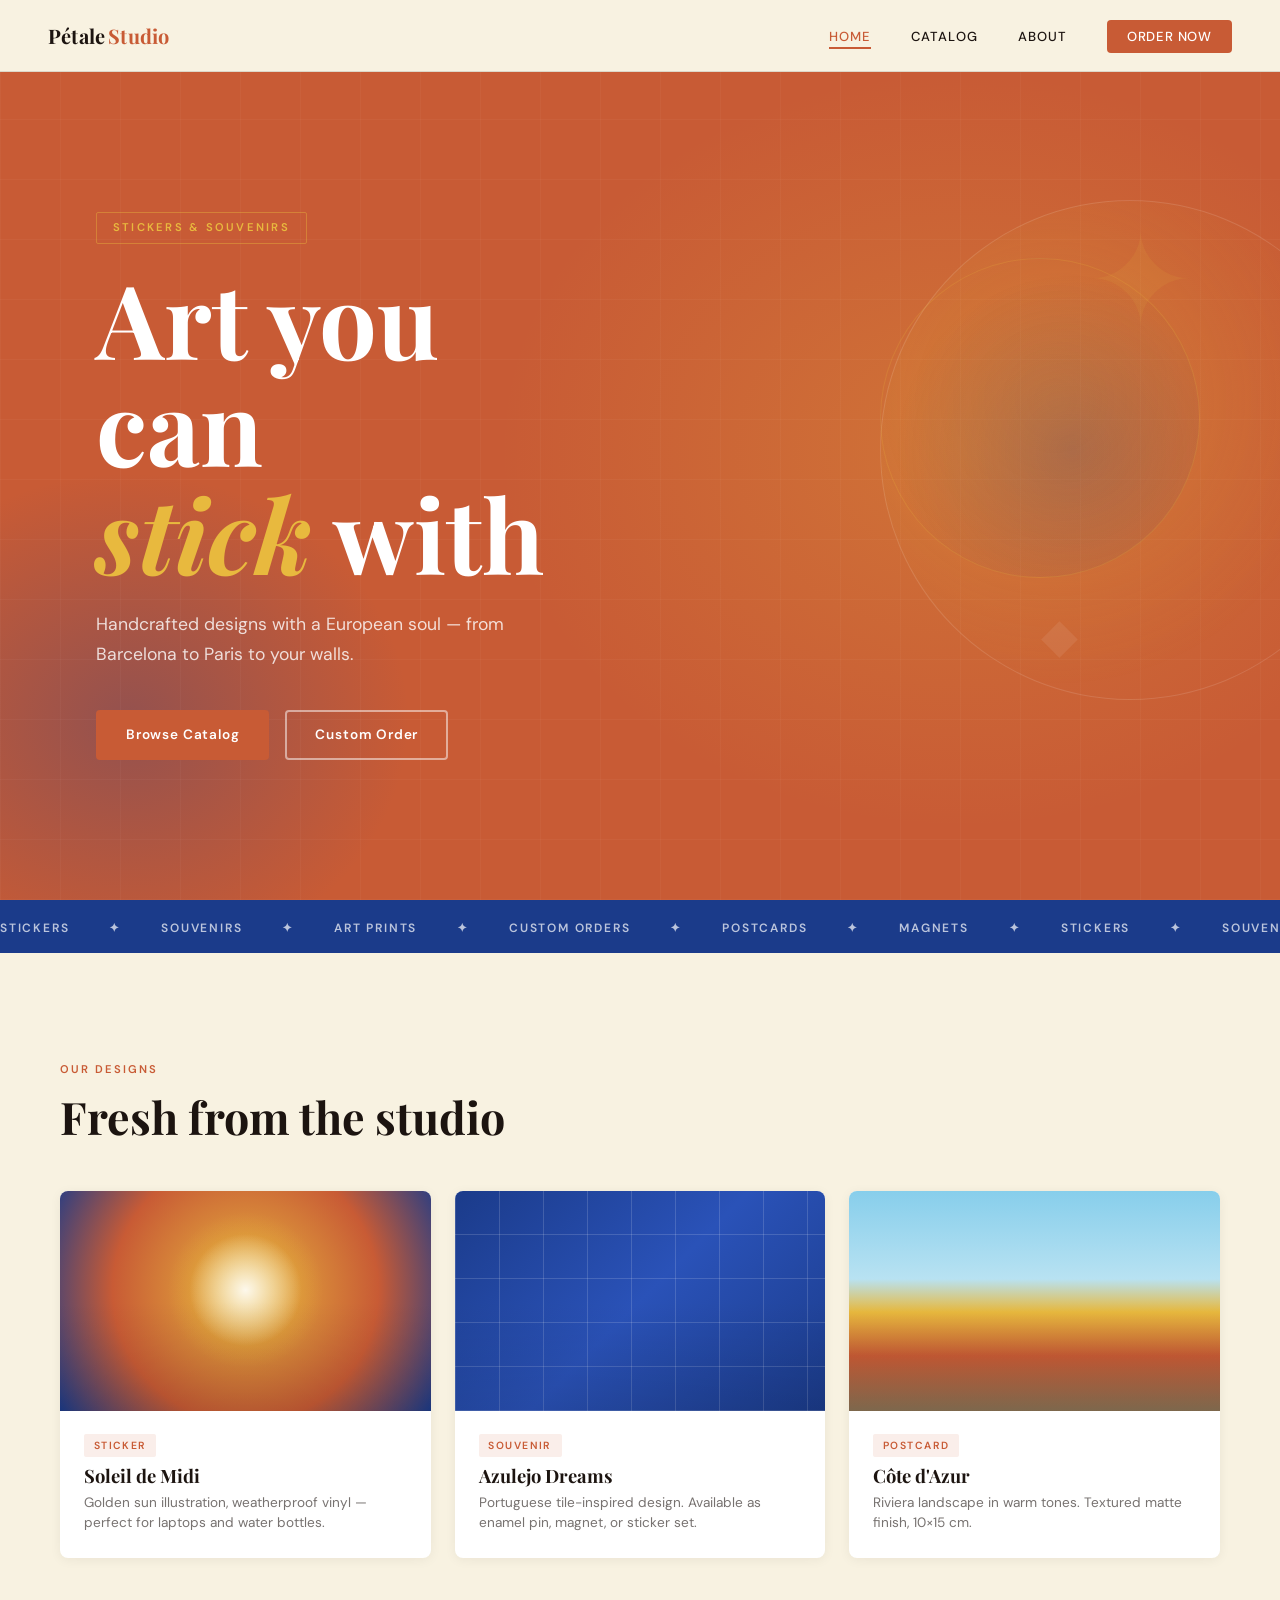
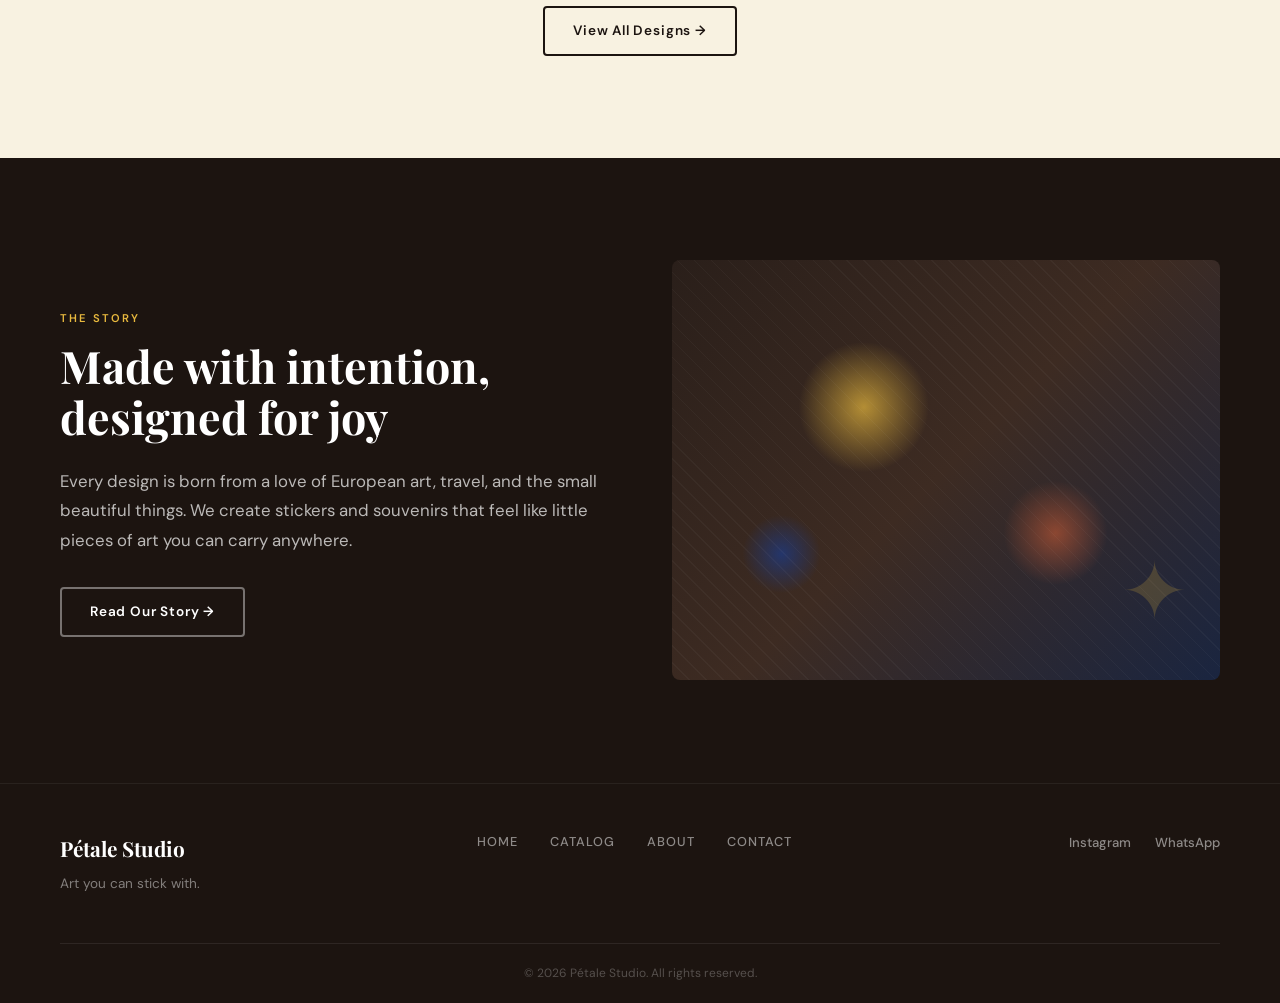
==== index.html @ db64107f "Add full website for sticker and souvenir business Four-page plain HTML/CSS/JS site: Home, Catalog (" ====
<!DOCTYPE html>
<html lang="en">
<head>
  <meta charset="UTF-8">
  <meta name="viewport" content="width=device-width, initial-scale=1.0">
  <title>Pétale Studio — Stickers & Souvenirs</title>
  <meta name="description" content="Handcrafted stickers and souvenirs with a European soul. Browse our design catalog or order a custom piece.">
  <link rel="preconnect" href="https://fonts.googleapis.com">
  <link rel="preconnect" href="https://fonts.gstatic.com" crossorigin>
  <link href="https://fonts.googleapis.com/css2?family=Playfair+Display:ital,wght@0,400;0,700;0,900;1,400;1,700&family=Cormorant+Garamond:ital,wght@0,300;0,400;0,600;1,300;1,400&family=DM+Sans:opsz,wght@9..40,300;9..40,400;9..40,500;9..40,600&display=swap" rel="stylesheet">
  <link rel="stylesheet" href="css/styles.css">
</head>
<body>

  <!-- NAV -->
  <nav class="nav" id="nav">
    <a href="index.html" class="nav__logo">Pétale<span>Studio</span></a>
    <button class="nav__toggle" id="navToggle" aria-label="Open menu" aria-expanded="false">
      <span></span><span></span><span></span>
    </button>
    <ul class="nav__links" id="navLinks">
      <li><a href="index.html" class="nav__link active">Home</a></li>
      <li><a href="catalog.html" class="nav__link">Catalog</a></li>
      <li><a href="about.html" class="nav__link">About</a></li>
      <li><a href="contact.html" class="nav__link cta">Order Now</a></li>
    </ul>
  </nav>

  <!-- HERO -->
  <section class="hero">
    <div class="hero__bg"></div>
    <div class="hero__content">
      <span class="hero__eyebrow">Stickers &amp; Souvenirs</span>
      <h1 class="hero__title">Art you can<br><em>stick</em> with</h1>
      <p class="hero__sub">Handcrafted designs with a European soul &mdash; from Barcelona to Paris to your walls.</p>
      <div class="hero__actions">
        <a href="catalog.html" class="btn btn--primary">Browse Catalog</a>
        <a href="contact.html" class="btn btn--ghost">Custom Order</a>
      </div>
    </div>
    <div class="hero__deco">
      <div class="hero__deco-circle hero__deco-circle--1"></div>
      <div class="hero__deco-circle hero__deco-circle--2"></div>
    </div>
  </section>

  <!-- MARQUEE -->
  <div class="marquee" aria-hidden="true">
    <div class="marquee__track">
      <span>Stickers</span><span>✦</span>
      <span>Souvenirs</span><span>✦</span>
      <span>Art Prints</span><span>✦</span>
      <span>Custom Orders</span><span>✦</span>
      <span>Postcards</span><span>✦</span>
      <span>Magnets</span><span>✦</span>
      <span>Stickers</span><span>✦</span>
      <span>Souvenirs</span><span>✦</span>
      <span>Art Prints</span><span>✦</span>
      <span>Custom Orders</span><span>✦</span>
      <span>Postcards</span><span>✦</span>
      <span>Magnets</span><span>✦</span>
    </div>
  </div>

  <!-- FEATURED DESIGNS -->
  <section class="section featured">
    <div class="container">
      <div class="section__header">
        <span class="section__label">Our Designs</span>
        <h2 class="section__title">Fresh from the studio</h2>
      </div>
      <div class="cards">
        <article class="card">
          <div class="card__image card__image--1"></div>
          <div class="card__body">
            <span class="card__tag">Sticker</span>
            <h3 class="card__title">Soleil de Midi</h3>
            <p class="card__desc">Golden sun illustration, weatherproof vinyl — perfect for laptops and water bottles.</p>
          </div>
        </article>
        <article class="card">
          <div class="card__image card__image--2"></div>
          <div class="card__body">
            <span class="card__tag">Souvenir</span>
            <h3 class="card__title">Azulejo Dreams</h3>
            <p class="card__desc">Portuguese tile-inspired design. Available as enamel pin, magnet, or sticker set.</p>
          </div>
        </article>
        <article class="card">
          <div class="card__image card__image--3"></div>
          <div class="card__body">
            <span class="card__tag">Postcard</span>
            <h3 class="card__title">Côte d'Azur</h3>
            <p class="card__desc">Riviera landscape in warm tones. Textured matte finish, 10×15 cm.</p>
          </div>
        </article>
      </div>
      <div class="section__footer">
        <a href="catalog.html" class="btn btn--outline">View All Designs &rarr;</a>
      </div>
    </div>
  </section>

  <!-- ABOUT TEASER -->
  <section class="about-teaser">
    <div class="container about-teaser__inner">
      <div class="about-teaser__text">
        <span class="section__label">The Story</span>
        <h2 class="section__title">Made with intention,<br>designed for joy</h2>
        <p>Every design is born from a love of European art, travel, and the small beautiful things. We create stickers and souvenirs that feel like little pieces of art you can carry anywhere.</p>
        <a href="about.html" class="btn btn--outline">Read Our Story &rarr;</a>
      </div>
      <div class="about-teaser__art">
        <div class="art-block">
          <div class="art-block__inner"></div>
        </div>
      </div>
    </div>
  </section>

  <!-- FOOTER -->
  <footer class="footer">
    <div class="container footer__inner">
      <div class="footer__brand">
        <span class="footer__logo">Pétale Studio</span>
        <p>Art you can stick with.</p>
      </div>
      <nav class="footer__nav" aria-label="Footer navigation">
        <a href="index.html">Home</a>
        <a href="catalog.html">Catalog</a>
        <a href="about.html">About</a>
        <a href="contact.html">Contact</a>
      </nav>
      <div class="footer__social">
        <a href="#" aria-label="Instagram">Instagram</a>
        <a href="#" aria-label="WhatsApp">WhatsApp</a>
      </div>
    </div>
    <div class="footer__bottom">
      <p>&copy; 2026 Pétale Studio. All rights reserved.</p>
    </div>
  </footer>

  <script src="js/main.js"></script>
</body>
</html>
---- css/styles.css ----
/* =========================================
   PÉTALE STUDIO — Main Stylesheet
   ========================================= */

/* --- Variables --- */
:root {
  --cream:       #F8F2E1;
  --terracotta:  #C85B35;
  --cobalt:      #1B3B8A;
  --gold:        #E8B93E;
  --rouge:       #B82327;
  --sage:        #5A6B2F;
  --charcoal:    #1C1410;
  --white:       #FFFFFF;
  --border:      rgba(28, 20, 16, 0.12);

  --font-display: 'Playfair Display', serif;
  --font-accent:  'Cormorant Garamond', serif;
  --font-body:    'DM Sans', sans-serif;

  --nav-h: 72px;
  --radius: 4px;
  --transition: 0.25s cubic-bezier(0.4, 0, 0.2, 1);
}

/* --- Reset & Base --- */
*, *::before, *::after { box-sizing: border-box; margin: 0; padding: 0; }

html { scroll-behavior: smooth; font-size: 16px; }

body {
  font-family: var(--font-body);
  background: var(--cream);
  color: var(--charcoal);
  line-height: 1.6;
  overflow-x: hidden;
}

img { display: block; max-width: 100%; }
a { color: inherit; text-decoration: none; }
ul { list-style: none; }
button { cursor: pointer; border: none; background: none; font-family: inherit; }

/* --- Typography --- */
h1, h2, h3, h4 {
  font-family: var(--font-display);
  line-height: 1.15;
  font-weight: 700;
}

.section__label {
  display: inline-block;
  font-family: var(--font-body);
  font-size: 0.7rem;
  font-weight: 600;
  letter-spacing: 0.18em;
  text-transform: uppercase;
  color: var(--terracotta);
  margin-bottom: 0.75rem;
}

.section__title {
  font-size: clamp(1.8rem, 3.5vw, 2.8rem);
  margin-bottom: 1.5rem;
}

.section__footer {
  text-align: center;
  margin-top: 3rem;
}

/* --- Container --- */
.container {
  width: min(1160px, 92vw);
  margin-inline: auto;
}

/* --- Buttons --- */
.btn {
  display: inline-flex;
  align-items: center;
  gap: 0.5rem;
  padding: 0.75rem 1.75rem;
  font-family: var(--font-body);
  font-size: 0.85rem;
  font-weight: 600;
  letter-spacing: 0.06em;
  border-radius: var(--radius);
  transition: var(--transition);
  cursor: pointer;
}

.btn--primary {
  background: var(--terracotta);
  color: var(--white);
  border: 2px solid var(--terracotta);
}
.btn--primary:hover {
  background: var(--rouge);
  border-color: var(--rouge);
  transform: translateY(-2px);
  box-shadow: 0 8px 24px rgba(200, 91, 53, 0.35);
}

.btn--ghost {
  background: transparent;
  color: var(--white);
  border: 2px solid rgba(255,255,255,0.5);
}
.btn--ghost:hover {
  border-color: var(--white);
  background: rgba(255,255,255,0.1);
}

.btn--outline {
  background: transparent;
  color: var(--charcoal);
  border: 2px solid var(--charcoal);
}
.btn--outline:hover {
  background: var(--charcoal);
  color: var(--cream);
  transform: translateY(-2px);
}

.btn--cobalt {
  background: var(--cobalt);
  color: var(--white);
  border: 2px solid var(--cobalt);
}
.btn--cobalt:hover {
  background: #142d6a;
  border-color: #142d6a;
  transform: translateY(-2px);
  box-shadow: 0 8px 24px rgba(27, 59, 138, 0.3);
}

/* =========================================
   NAVIGATION
   ========================================= */
.nav {
  position: fixed;
  top: 0; left: 0; right: 0;
  z-index: 100;
  height: var(--nav-h);
  display: flex;
  align-items: center;
  justify-content: space-between;
  padding-inline: clamp(1rem, 4vw, 3rem);
  background: var(--cream);
  border-bottom: 1px solid var(--border);
  transition: box-shadow var(--transition);
}

.nav.scrolled {
  box-shadow: 0 2px 24px rgba(28, 20, 16, 0.08);
}

.nav__logo {
  font-family: var(--font-display);
  font-size: 1.25rem;
  font-weight: 700;
  color: var(--charcoal);
  letter-spacing: 0.01em;
}
.nav__logo span {
  color: var(--terracotta);
  margin-left: 0.15em;
}

.nav__links {
  display: flex;
  align-items: center;
  gap: 2.5rem;
}

.nav__link {
  font-size: 0.82rem;
  font-weight: 500;
  letter-spacing: 0.08em;
  text-transform: uppercase;
  color: var(--charcoal);
  position: relative;
  transition: color var(--transition);
}
.nav__link::after {
  content: '';
  position: absolute;
  bottom: -4px; left: 0;
  width: 0; height: 2px;
  background: var(--terracotta);
  transition: width var(--transition);
}
.nav__link:hover::after,
.nav__link.active::after { width: 100%; }
.nav__link:hover,
.nav__link.active { color: var(--terracotta); }

.nav__link.cta {
  background: var(--terracotta);
  color: var(--white);
  padding: 0.5rem 1.25rem;
  border-radius: var(--radius);
  letter-spacing: 0.06em;
}
.nav__link.cta::after { display: none; }
.nav__link.cta:hover {
  background: var(--rouge);
  color: var(--white);
}

.nav__toggle {
  display: none;
  flex-direction: column;
  gap: 5px;
  padding: 4px;
}
.nav__toggle span {
  display: block;
  width: 24px; height: 2px;
  background: var(--charcoal);
  transition: var(--transition);
  transform-origin: center;
}
.nav__toggle.open span:nth-child(1) { transform: translateY(7px) rotate(45deg); }
.nav__toggle.open span:nth-child(2) { opacity: 0; }
.nav__toggle.open span:nth-child(3) { transform: translateY(-7px) rotate(-45deg); }

/* =========================================
   HERO
   ========================================= */
.hero {
  position: relative;
  min-height: 100vh;
  display: flex;
  align-items: center;
  background: var(--terracotta);
  overflow: hidden;
  padding-top: var(--nav-h);
}

.hero__bg {
  position: absolute;
  inset: 0;
  background:
    radial-gradient(ellipse 60% 70% at 75% 50%, rgba(232, 185, 62, 0.25) 0%, transparent 60%),
    radial-gradient(ellipse 40% 50% at 10% 80%, rgba(27, 59, 138, 0.3) 0%, transparent 55%);
}

/* Decorative tile grid texture */
.hero__bg::before {
  content: '';
  position: absolute;
  inset: 0;
  background-image:
    repeating-linear-gradient(0deg, rgba(255,255,255,0.03) 0, rgba(255,255,255,0.03) 1px, transparent 1px, transparent 60px),
    repeating-linear-gradient(90deg, rgba(255,255,255,0.03) 0, rgba(255,255,255,0.03) 1px, transparent 1px, transparent 60px);
}

.hero__content {
  position: relative;
  z-index: 2;
  padding-inline: clamp(1.5rem, 8vw, 6rem);
  max-width: 700px;
}

.hero__eyebrow {
  display: inline-block;
  font-size: 0.7rem;
  font-weight: 600;
  letter-spacing: 0.2em;
  text-transform: uppercase;
  color: var(--gold);
  margin-bottom: 1.25rem;
  padding: 0.35rem 1rem;
  border: 1px solid rgba(232, 185, 62, 0.4);
  border-radius: 2px;
}

.hero__title {
  font-size: clamp(3.5rem, 8vw, 7rem);
  color: var(--white);
  line-height: 1.05;
  margin-bottom: 1.5rem;
}
.hero__title em {
  font-style: italic;
  color: var(--gold);
}

.hero__sub {
  font-size: 1.1rem;
  color: rgba(255, 255, 255, 0.8);
  max-width: 480px;
  margin-bottom: 2.5rem;
  line-height: 1.7;
}

.hero__actions {
  display: flex;
  gap: 1rem;
  flex-wrap: wrap;
}

.hero__deco {
  position: absolute;
  right: 0; top: 0; bottom: 0;
  width: 45%;
  pointer-events: none;
}

.hero__deco-circle {
  position: absolute;
  border-radius: 50%;
  border: 1.5px solid rgba(255, 255, 255, 0.12);
}
.hero__deco-circle--1 {
  width: 500px; height: 500px;
  right: -100px; top: 50%;
  transform: translateY(-50%);
  background: radial-gradient(circle at 35% 40%, rgba(232, 185, 62, 0.18) 0%, transparent 65%);
}
.hero__deco-circle--2 {
  width: 320px; height: 320px;
  right: 80px; top: 50%;
  transform: translateY(-60%);
  border-color: rgba(232, 185, 62, 0.2);
  background: radial-gradient(circle at 60% 60%, rgba(27, 59, 138, 0.2) 0%, transparent 65%);
}

/* Floating art shapes in hero */
.hero__deco::before {
  content: '✦';
  position: absolute;
  font-size: 8rem;
  color: rgba(232, 185, 62, 0.12);
  right: 15%;
  top: 20%;
  animation: floatStar 6s ease-in-out infinite;
}
.hero__deco::after {
  content: '◆';
  position: absolute;
  font-size: 3rem;
  color: rgba(255, 255, 255, 0.08);
  right: 35%;
  bottom: 25%;
  animation: floatStar 8s ease-in-out infinite reverse;
}

@keyframes floatStar {
  0%, 100% { transform: translateY(0) rotate(0deg); }
  50% { transform: translateY(-20px) rotate(15deg); }
}

/* =========================================
   MARQUEE
   ========================================= */
.marquee {
  background: var(--cobalt);
  overflow: hidden;
  padding: 0.85rem 0;
  white-space: nowrap;
}

.marquee__track {
  display: inline-flex;
  gap: 2.5rem;
  animation: marqueeScroll 30s linear infinite;
}

.marquee__track span {
  font-family: var(--font-body);
  font-size: 0.75rem;
  font-weight: 600;
  letter-spacing: 0.15em;
  text-transform: uppercase;
  color: rgba(255,255,255,0.7);
}

.marquee__track span[aria-hidden="true"] {
  color: var(--gold);
  font-size: 0.6rem;
}

@keyframes marqueeScroll {
  from { transform: translateX(0); }
  to   { transform: translateX(-50%); }
}

/* =========================================
   SECTIONS (shared)
   ========================================= */
.section {
  padding-block: clamp(4rem, 8vw, 7rem);
}

.section__header {
  margin-bottom: 3rem;
}

/* =========================================
   CARDS
   ========================================= */
.cards {
  display: grid;
  grid-template-columns: repeat(auto-fill, minmax(280px, 1fr));
  gap: 1.5rem;
}

.card {
  background: var(--white);
  border-radius: 8px;
  overflow: hidden;
  box-shadow: 0 2px 12px rgba(28, 20, 16, 0.06);
  transition: transform var(--transition), box-shadow var(--transition);
}
.card:hover {
  transform: translateY(-6px);
  box-shadow: 0 16px 40px rgba(28, 20, 16, 0.12);
}

.card__image {
  height: 220px;
  position: relative;
  overflow: hidden;
}

/* CSS Art Placeholders */
.card__image--1 {
  background:
    radial-gradient(circle 80px at 50% 45%, rgba(255,255,255,0.9) 0%, transparent 70%),
    radial-gradient(circle 120px at 50% 45%, rgba(232, 185, 62, 0.6) 0%, transparent 65%),
    radial-gradient(circle at 50% 45%, #E8B93E 0%, #C85B35 60%, #1B3B8A 100%);
}
.card__image--2 {
  background:
    repeating-linear-gradient(0deg, rgba(255,255,255,0.15) 0, rgba(255,255,255,0.15) 1px, transparent 1px, transparent 44px),
    repeating-linear-gradient(90deg, rgba(255,255,255,0.15) 0, rgba(255,255,255,0.15) 1px, transparent 1px, transparent 44px),
    linear-gradient(135deg, #1B3B8A 0%, #2a52b8 50%, #1B3B8A 100%);
}
.card__image--3 {
  background:
    linear-gradient(180deg, #87CEEB 0%, #B8E2F2 40%, #E8B93E 55%, #C85B35 75%, #8B7355 100%);
}
.card__image--4 {
  background:
    radial-gradient(ellipse 60% 40% at 50% 65%, #C85B35 0%, transparent 60%),
    linear-gradient(180deg, #F9F3E4 0%, #E8D5B0 50%, #8B5E3C 100%);
}
.card__image--5 {
  background:
    radial-gradient(circle 30px at 30% 50%, rgba(255,255,255,0.8) 0%, transparent 70%),
    radial-gradient(circle 30px at 70% 50%, rgba(255,255,255,0.8) 0%, transparent 70%),
    linear-gradient(160deg, #B82327 0%, #E8B93E 50%, #1B3B8A 100%);
}
.card__image--6 {
  background:
    repeating-linear-gradient(90deg, rgba(106, 90, 205, 0.4) 0, rgba(106, 90, 205, 0.4) 8px, transparent 8px, transparent 20px),
    linear-gradient(180deg, #87CEEB 0%, #B8E2F2 30%, #9B7EC8 50%, #5A6B2F 80%, #4a5a25 100%);
}
.card__image--7 {
  background:
    linear-gradient(180deg, #1B3B8A 0%, #2a5298 30%, #4a9eda 60%, #87CEEB 80%, #F8F2E1 100%);
}
.card__image--8 {
  background:
    radial-gradient(circle 60px at 50% 50%, rgba(255,255,255,0.95) 0%, transparent 65%),
    conic-gradient(from 0deg at 50% 50%, #E8B93E, #C85B35, #B82327, #1B3B8A, #5A6B2F, #E8B93E);
}
.card__image--9 {
  background:
    linear-gradient(45deg, #F8F2E1 25%, transparent 25%),
    linear-gradient(-45deg, #F8F2E1 25%, transparent 25%),
    linear-gradient(45deg, transparent 75%, #F8F2E1 75%),
    linear-gradient(-45deg, transparent 75%, #F8F2E1 75%);
  background-size: 20px 20px;
  background-color: var(--terracotta);
}

.card__image::after {
  content: '';
  position: absolute;
  inset: 0;
  background: linear-gradient(180deg, transparent 50%, rgba(0,0,0,0.1) 100%);
}

.card__body {
  padding: 1.25rem 1.5rem 1.5rem;
}

.card__tag {
  font-size: 0.65rem;
  font-weight: 600;
  letter-spacing: 0.14em;
  text-transform: uppercase;
  color: var(--terracotta);
  display: inline-block;
  margin-bottom: 0.5rem;
  padding: 0.2rem 0.6rem;
  background: rgba(200, 91, 53, 0.1);
  border-radius: 2px;
}

.card__title {
  font-size: 1.15rem;
  margin-bottom: 0.4rem;
  color: var(--charcoal);
}

.card__desc {
  font-size: 0.85rem;
  color: rgba(28, 20, 16, 0.6);
  line-height: 1.5;
}

/* =========================================
   ABOUT TEASER (home)
   ========================================= */
.about-teaser {
  background: var(--charcoal);
  padding-block: clamp(4rem, 8vw, 7rem);
  color: var(--white);
}

.about-teaser__inner {
  display: grid;
  grid-template-columns: 1fr 1fr;
  gap: 4rem;
  align-items: center;
}

.about-teaser .section__label { color: var(--gold); }

.about-teaser .section__title { color: var(--white); }

.about-teaser p {
  color: rgba(255,255,255,0.7);
  margin-bottom: 2rem;
  font-size: 1.05rem;
  line-height: 1.75;
}

.about-teaser .btn--outline {
  color: var(--white);
  border-color: rgba(255,255,255,0.4);
}
.about-teaser .btn--outline:hover {
  background: var(--white);
  color: var(--charcoal);
  border-color: var(--white);
}

.art-block {
  position: relative;
  height: 420px;
}

.art-block__inner {
  position: absolute;
  inset: 0;
  border-radius: 8px;
  background:
    radial-gradient(circle 100px at 35% 35%, rgba(232, 185, 62, 0.7) 0%, transparent 65%),
    radial-gradient(circle 80px at 70% 65%, rgba(200, 91, 53, 0.6) 0%, transparent 65%),
    radial-gradient(circle 60px at 20% 70%, rgba(27, 59, 138, 0.7) 0%, transparent 65%),
    linear-gradient(135deg, #2a1f1a 0%, #3d2b22 50%, #1a2540 100%);
  overflow: hidden;
}

.art-block__inner::before {
  content: '';
  position: absolute;
  inset: 0;
  background-image:
    repeating-linear-gradient(45deg, rgba(255,255,255,0.03) 0, rgba(255,255,255,0.03) 1px, transparent 1px, transparent 12px);
}

.art-block__inner::after {
  content: '✦';
  position: absolute;
  font-size: 5rem;
  color: rgba(232, 185, 62, 0.2);
  bottom: 1.5rem;
  right: 2rem;
  animation: floatStar 5s ease-in-out infinite;
}

/* =========================================
   FOOTER
   ========================================= */
.footer {
  background: var(--charcoal);
  border-top: 1px solid rgba(255,255,255,0.06);
  padding-top: 3rem;
}

.footer__inner {
  display: flex;
  align-items: flex-start;
  justify-content: space-between;
  gap: 2rem;
  padding-bottom: 3rem;
  border-bottom: 1px solid rgba(255,255,255,0.08);
  flex-wrap: wrap;
}

.footer__logo {
  font-family: var(--font-display);
  font-size: 1.3rem;
  font-weight: 700;
  color: var(--white);
  display: block;
  margin-bottom: 0.5rem;
}

.footer__brand p {
  color: rgba(255,255,255,0.45);
  font-size: 0.85rem;
}

.footer__nav {
  display: flex;
  gap: 2rem;
  flex-wrap: wrap;
}

.footer__nav a {
  font-size: 0.8rem;
  font-weight: 500;
  letter-spacing: 0.08em;
  text-transform: uppercase;
  color: rgba(255,255,255,0.5);
  transition: color var(--transition);
}
.footer__nav a:hover { color: var(--gold); }

.footer__social {
  display: flex;
  gap: 1.5rem;
}
.footer__social a {
  font-size: 0.82rem;
  color: rgba(255,255,255,0.5);
  transition: color var(--transition);
  font-weight: 500;
}
.footer__social a:hover { color: var(--terracotta); }

.footer__bottom {
  padding-block: 1.25rem;
  text-align: center;
}
.footer__bottom p {
  font-size: 0.75rem;
  color: rgba(255,255,255,0.25);
}

/* =========================================
   PAGE HERO (inner pages)
   ========================================= */
.page-hero {
  padding-top: calc(var(--nav-h) + 4rem);
  padding-bottom: 4rem;
  padding-inline: clamp(1.5rem, 8vw, 6rem);
}

.page-hero--cobalt {
  background: var(--cobalt);
  color: var(--white);
}
.page-hero--cobalt .section__label { color: var(--gold); }
.page-hero--cobalt .page-hero__title { color: var(--white); }
.page-hero--cobalt p { color: rgba(255,255,255,0.72); }

.page-hero--cream {
  background: var(--cream);
  border-bottom: 1px solid var(--border);
}

.page-hero__title {
  font-size: clamp(2.5rem, 5vw, 4rem);
  margin-bottom: 1rem;
}

.page-hero p {
  max-width: 560px;
  font-size: 1.1rem;
  line-height: 1.7;
}

/* =========================================
   CATALOG PAGE
   ========================================= */
.catalog-section {
  padding-block: clamp(3rem, 6vw, 5rem);
}

.filter-bar {
  display: flex;
  gap: 0.75rem;
  flex-wrap: wrap;
  margin-bottom: 2.5rem;
}

.filter-btn {
  font-family: var(--font-body);
  font-size: 0.78rem;
  font-weight: 600;
  letter-spacing: 0.1em;
  text-transform: uppercase;
  padding: 0.5rem 1.25rem;
  border-radius: 2px;
  border: 2px solid var(--border);
  color: rgba(28, 20, 16, 0.6);
  background: var(--white);
  transition: var(--transition);
  cursor: pointer;
}

.filter-btn:hover,
.filter-btn.active {
  background: var(--terracotta);
  color: var(--white);
  border-color: var(--terracotta);
}

.catalog-grid {
  display: grid;
  grid-template-columns: repeat(auto-fill, minmax(270px, 1fr));
  gap: 1.5rem;
}

.catalog-card {
  background: var(--white);
  border-radius: 8px;
  overflow: hidden;
  box-shadow: 0 2px 12px rgba(28, 20, 16, 0.06);
  transition: transform var(--transition), box-shadow var(--transition);
}
.catalog-card:hover {
  transform: translateY(-6px);
  box-shadow: 0 16px 40px rgba(28, 20, 16, 0.12);
}
.catalog-card[data-hidden="true"] {
  display: none;
}

.catalog-card__image {
  height: 200px;
  position: relative;
}
.catalog-card__image::after {
  content: '';
  position: absolute;
  inset: 0;
  background: linear-gradient(180deg, transparent 55%, rgba(0,0,0,0.08) 100%);
}

.catalog-card__body {
  padding: 1.1rem 1.35rem 1.35rem;
}

.catalog-card__meta {
  display: flex;
  align-items: center;
  justify-content: space-between;
  margin-bottom: 0.45rem;
}

.catalog-card__tag {
  font-size: 0.63rem;
  font-weight: 600;
  letter-spacing: 0.14em;
  text-transform: uppercase;
  color: var(--terracotta);
  padding: 0.2rem 0.55rem;
  background: rgba(200, 91, 53, 0.1);
  border-radius: 2px;
}

.catalog-card__title {
  font-size: 1.05rem;
  margin-bottom: 0.35rem;
  color: var(--charcoal);
}

.catalog-card__desc {
  font-size: 0.82rem;
  color: rgba(28, 20, 16, 0.55);
  line-height: 1.5;
}

/* =========================================
   ABOUT PAGE
   ========================================= */
.about-story {
  padding-block: clamp(4rem, 8vw, 7rem);
}

.about-story__inner {
  display: grid;
  grid-template-columns: 1fr 1fr;
  gap: 5rem;
  align-items: center;
}

.about-story__text p {
  margin-bottom: 1.25rem;
  font-size: 1rem;
  line-height: 1.8;
  color: rgba(28, 20, 16, 0.75);
}
.about-story__text p:first-of-type {
  font-size: 1.2rem;
  font-family: var(--font-accent);
  color: var(--charcoal);
  line-height: 1.7;
}

.about-art {
  position: relative;
  height: 500px;
}

.about-art__main {
  position: absolute;
  width: 75%;
  height: 80%;
  top: 0; right: 0;
  border-radius: 8px;
  background:
    radial-gradient(circle 120px at 40% 35%, rgba(232, 185, 62, 0.5) 0%, transparent 65%),
    radial-gradient(circle 80px at 75% 70%, rgba(200, 91, 53, 0.4) 0%, transparent 65%),
    linear-gradient(135deg, #C85B35 0%, #E8B93E 40%, #1B3B8A 100%);
}
.about-art__accent {
  position: absolute;
  width: 45%;
  height: 50%;
  bottom: 0; left: 0;
  border-radius: 8px;
  border: 6px solid var(--cream);
  background: var(--cobalt);
  background-image: repeating-linear-gradient(45deg, rgba(255,255,255,0.07) 0, rgba(255,255,255,0.07) 1px, transparent 1px, transparent 10px);
}
.about-art__dot {
  position: absolute;
  width: 20px; height: 20px;
  border-radius: 50%;
  background: var(--gold);
  top: 45%; left: 38%;
  transform: translate(-50%, -50%);
  box-shadow: 0 0 0 6px rgba(232, 185, 62, 0.2);
}

.about-values {
  background: var(--cobalt);
  padding-block: clamp(4rem, 7vw, 6rem);
  color: var(--white);
}

.about-values .section__label { color: var(--gold); }
.about-values .section__title { color: var(--white); }

.values-grid {
  display: grid;
  grid-template-columns: repeat(auto-fill, minmax(240px, 1fr));
  gap: 2rem;
  margin-top: 3rem;
}

.value-card {
  padding: 2rem;
  background: rgba(255,255,255,0.06);
  border-radius: 8px;
  border: 1px solid rgba(255,255,255,0.1);
  transition: background var(--transition);
}
.value-card:hover { background: rgba(255,255,255,0.1); }

.value-card__icon {
  font-size: 2rem;
  margin-bottom: 1rem;
  display: block;
}

.value-card h3 {
  font-size: 1.1rem;
  margin-bottom: 0.75rem;
  color: var(--gold);
}

.value-card p {
  font-size: 0.9rem;
  color: rgba(255,255,255,0.65);
  line-height: 1.65;
}

.about-process {
  padding-block: clamp(4rem, 7vw, 6rem);
}

.process-steps {
  display: grid;
  grid-template-columns: repeat(auto-fill, minmax(220px, 1fr));
  gap: 2rem;
  margin-top: 3rem;
  counter-reset: step;
}

.process-step {
  counter-increment: step;
  position: relative;
  padding-top: 1rem;
}

.process-step::before {
  content: "0" counter(step);
  font-family: var(--font-display);
  font-size: 3rem;
  font-weight: 900;
  color: var(--terracotta);
  opacity: 0.15;
  line-height: 1;
  margin-bottom: 0.75rem;
  display: block;
}

.process-step h3 {
  font-size: 1rem;
  margin-bottom: 0.5rem;
  margin-top: -1rem;
}

.process-step p {
  font-size: 0.88rem;
  color: rgba(28, 20, 16, 0.6);
  line-height: 1.6;
}

/* =========================================
   CONTACT PAGE
   ========================================= */
.contact-layout {
  padding-block: clamp(3rem, 6vw, 5rem);
}

.contact-inner {
  display: grid;
  grid-template-columns: 1fr 1.6fr;
  gap: 5rem;
  align-items: start;
}

.contact-info h2 {
  font-size: 1.8rem;
  margin-bottom: 1rem;
}

.contact-info > p {
  color: rgba(28, 20, 16, 0.65);
  margin-bottom: 2rem;
  line-height: 1.7;
}

.contact-links {
  display: flex;
  flex-direction: column;
  gap: 1.25rem;
  margin-bottom: 2.5rem;
}

.contact-link {
  display: flex;
  align-items: center;
  gap: 1rem;
}

.contact-link__icon {
  width: 42px; height: 42px;
  border-radius: 8px;
  display: flex;
  align-items: center;
  justify-content: center;
  font-size: 1.1rem;
  flex-shrink: 0;
}

.contact-link__icon--ig { background: rgba(184, 35, 39, 0.1); }
.contact-link__icon--wa { background: rgba(90, 107, 47, 0.1); }
.contact-link__icon--em { background: rgba(27, 59, 138, 0.1); }

.contact-link__text {
  font-size: 0.85rem;
}
.contact-link__text strong {
  display: block;
  font-weight: 600;
  font-size: 0.8rem;
  letter-spacing: 0.08em;
  text-transform: uppercase;
  color: rgba(28, 20, 16, 0.45);
  margin-bottom: 0.15rem;
}
.contact-link__text a {
  color: var(--charcoal);
  font-weight: 500;
  transition: color var(--transition);
}
.contact-link__text a:hover { color: var(--terracotta); }

/* Form */
.contact-form {
  background: var(--white);
  border-radius: 12px;
  padding: 2.5rem;
  box-shadow: 0 4px 30px rgba(28, 20, 16, 0.07);
}

.contact-form h3 {
  font-size: 1.4rem;
  margin-bottom: 0.5rem;
}
.contact-form > p {
  font-size: 0.88rem;
  color: rgba(28, 20, 16, 0.55);
  margin-bottom: 2rem;
  line-height: 1.6;
}

.form-row {
  display: grid;
  grid-template-columns: 1fr 1fr;
  gap: 1rem;
}

.form-group {
  display: flex;
  flex-direction: column;
  gap: 0.4rem;
  margin-bottom: 1.25rem;
}

.form-group label {
  font-size: 0.75rem;
  font-weight: 600;
  letter-spacing: 0.1em;
  text-transform: uppercase;
  color: rgba(28, 20, 16, 0.55);
}

.form-group input,
.form-group select,
.form-group textarea {
  font-family: var(--font-body);
  font-size: 0.92rem;
  color: var(--charcoal);
  background: var(--cream);
  border: 1.5px solid var(--border);
  border-radius: var(--radius);
  padding: 0.7rem 0.95rem;
  transition: border-color var(--transition), box-shadow var(--transition);
  outline: none;
  width: 100%;
}

.form-group input:focus,
.form-group select:focus,
.form-group textarea:focus {
  border-color: var(--terracotta);
  box-shadow: 0 0 0 3px rgba(200, 91, 53, 0.12);
}

.form-group textarea {
  min-height: 120px;
  resize: vertical;
}

.form-group select {
  appearance: none;
  cursor: pointer;
  background-image: url("data:image/svg+xml,%3Csvg width='12' height='8' viewBox='0 0 12 8' fill='none' xmlns='http://www.w3.org/2000/svg'%3E%3Cpath d='M1 1L6 7L11 1' stroke='%231C1410' stroke-opacity='0.4' stroke-width='1.5' stroke-linecap='round' stroke-linejoin='round'/%3E%3C/svg%3E");
  background-repeat: no-repeat;
  background-position: right 0.9rem center;
  padding-right: 2.5rem;
}

.form-submit {
  width: 100%;
  justify-content: center;
  padding: 0.9rem;
  font-size: 0.9rem;
  margin-top: 0.5rem;
}

.form-note {
  text-align: center;
  font-size: 0.75rem;
  color: rgba(28, 20, 16, 0.4);
  margin-top: 1rem;
}

/* Form success state */
.form-success {
  display: none;
  text-align: center;
  padding: 2rem;
}
.form-success.visible { display: block; }
.form-success h4 {
  font-size: 1.4rem;
  margin-bottom: 0.75rem;
  color: var(--sage);
}
.form-success p {
  color: rgba(28, 20, 16, 0.6);
  font-size: 0.9rem;
}

/* =========================================
   RESPONSIVE
   ========================================= */
@media (max-width: 768px) {
  .nav__links {
    position: fixed;
    top: var(--nav-h);
    left: 0; right: 0;
    background: var(--cream);
    flex-direction: column;
    align-items: flex-start;
    gap: 0;
    padding: 1rem 0 2rem;
    border-bottom: 1px solid var(--border);
    box-shadow: 0 8px 24px rgba(28, 20, 16, 0.1);
    transform: translateY(-110%);
    transition: transform var(--transition);
    z-index: 99;
  }
  .nav__links.open { transform: translateY(0); }

  .nav__link {
    width: 100%;
    padding: 0.8rem clamp(1rem, 4vw, 2rem);
    font-size: 0.9rem;
  }
  .nav__link.cta {
    margin: 0.5rem clamp(1rem, 4vw, 2rem) 0;
    width: auto;
  }

  .nav__toggle { display: flex; }

  .hero__deco { display: none; }
  .hero__title { font-size: clamp(2.8rem, 12vw, 4rem); }

  .about-teaser__inner,
  .about-story__inner,
  .contact-inner {
    grid-template-columns: 1fr;
  }

  .about-art,
  .art-block { height: 280px; }

  .form-row { grid-template-columns: 1fr; }

  .footer__inner { flex-direction: column; }
  .footer__nav { gap: 1.25rem; }
}

@media (max-width: 480px) {
  .hero__actions { flex-direction: column; }
  .btn { justify-content: center; }
  .cards,
  .catalog-grid { grid-template-columns: 1fr; }
}
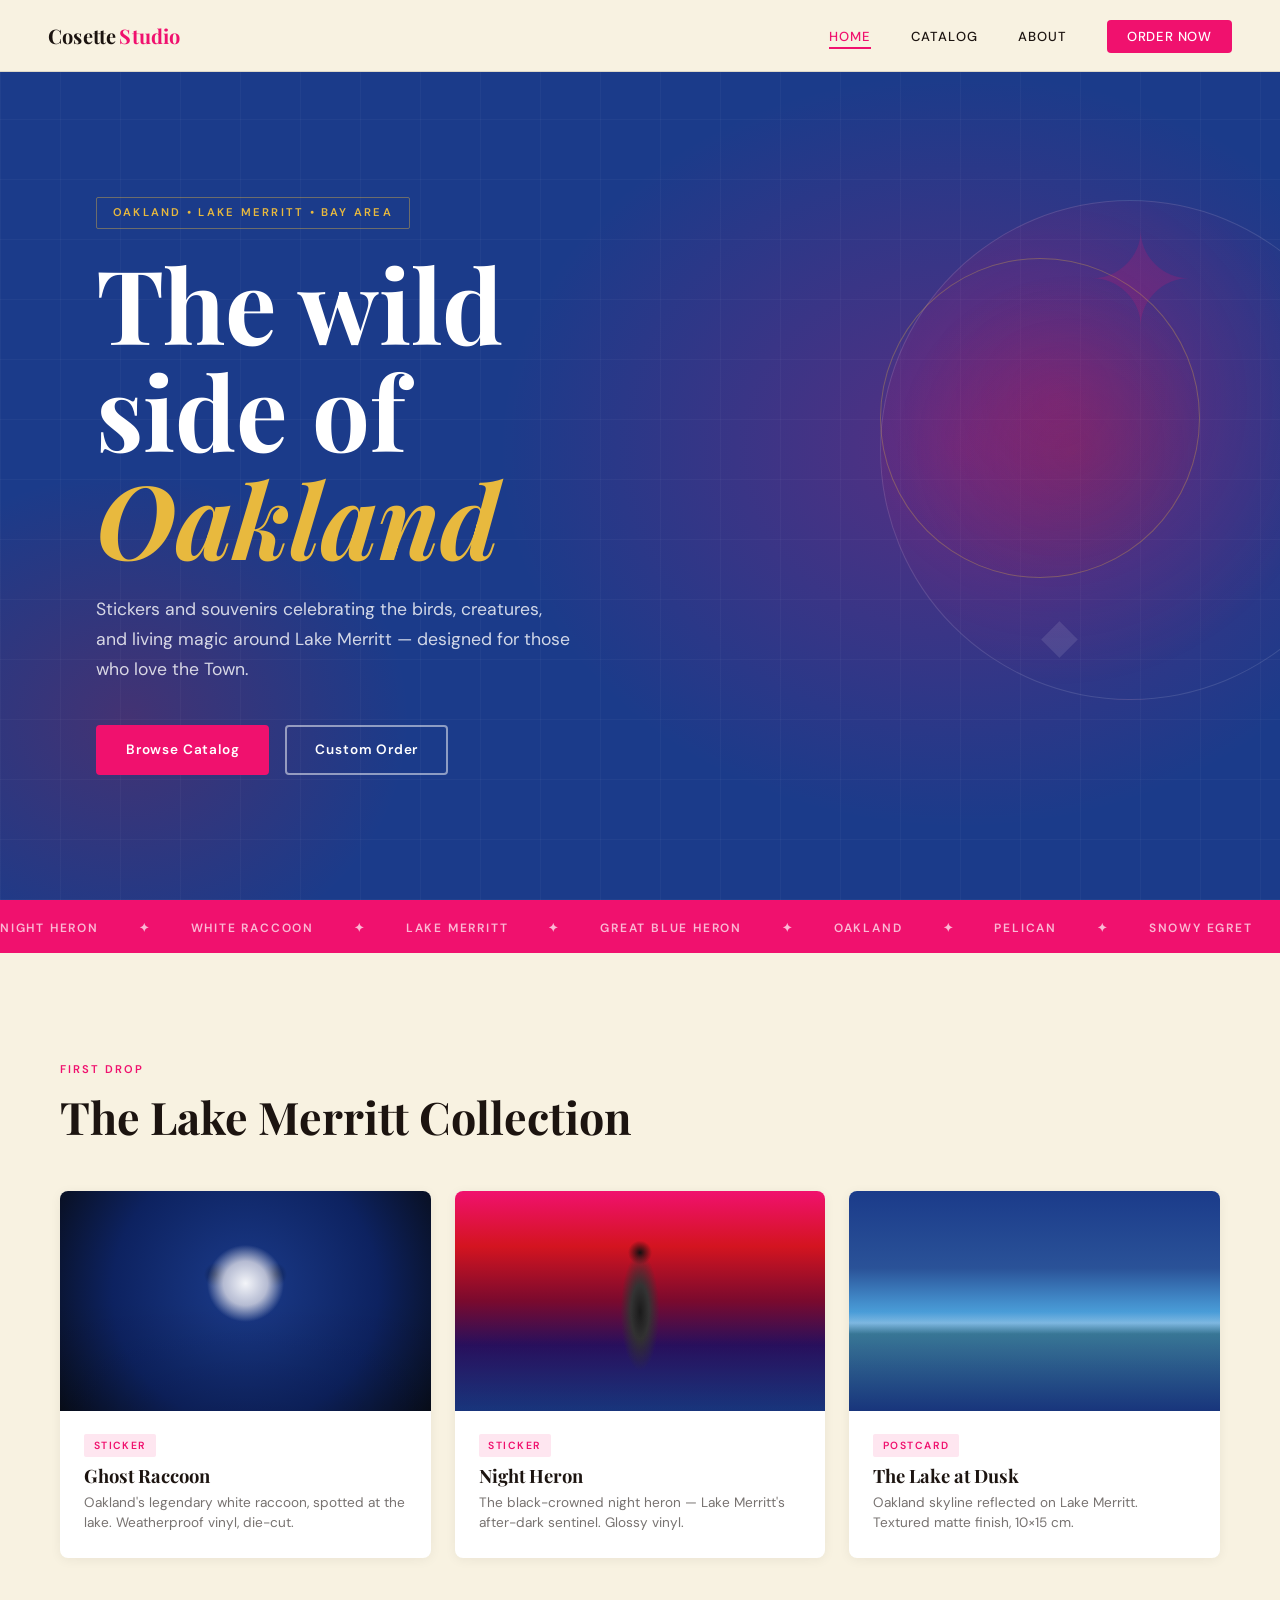
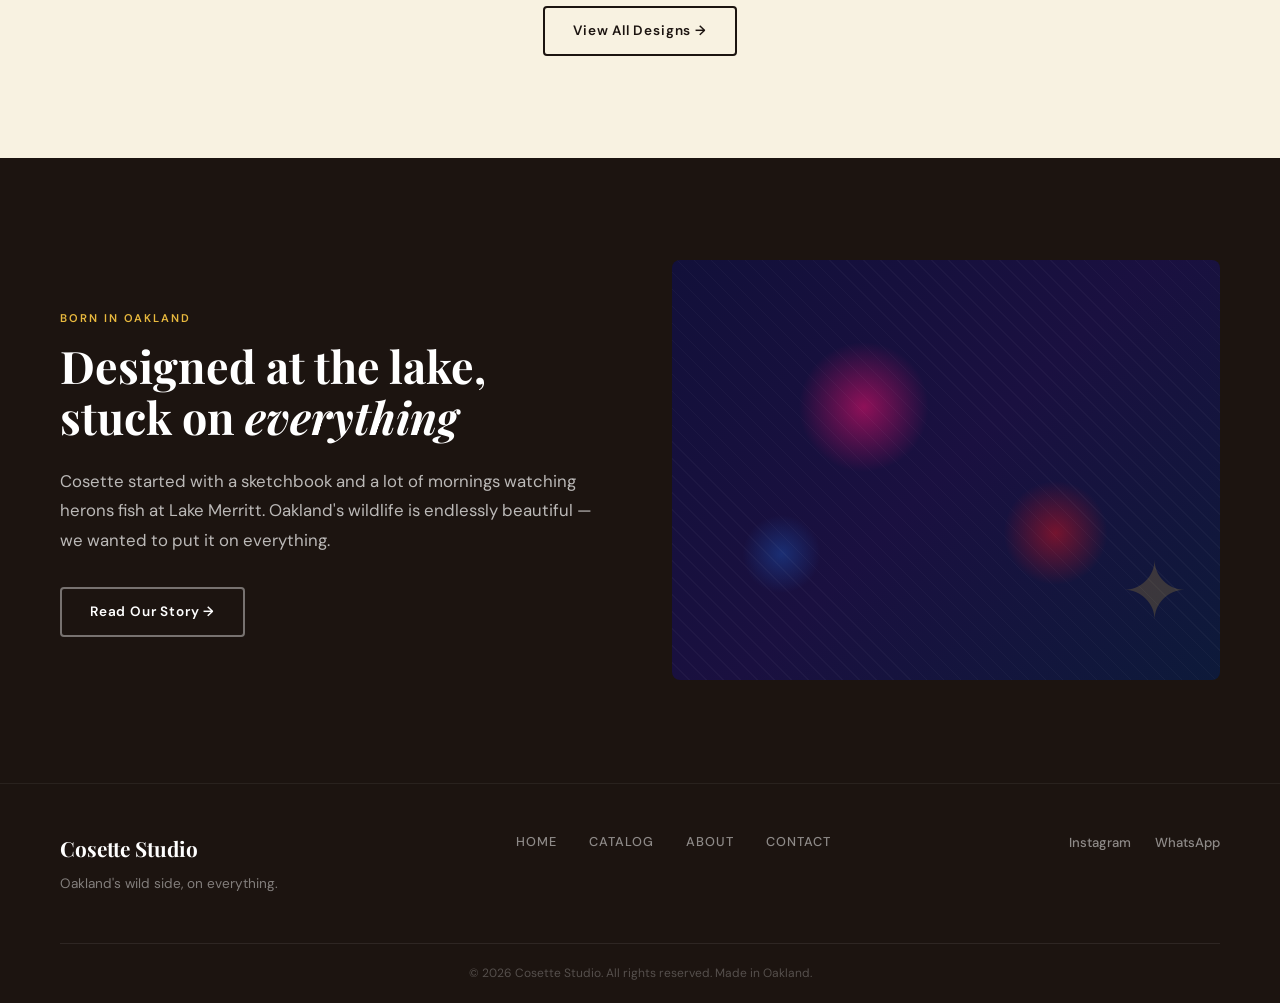
==== commit 63e8f432: "Rebrand to Cosette Studio with Oakland/Lake Merritt focus - Rename brand from Pétale Studio to Coset" ====
--- a/index.html
+++ b/index.html
@@ -1,10 +1,10 @@
-<!DOCTYPE html>
+<!DOCTYPE html> 
 <html lang="en">
 <head>
   <meta charset="UTF-8">
   <meta name="viewport" content="width=device-width, initial-scale=1.0">
-  <title>Pétale Studio — Stickers & Souvenirs</title>
-  <meta name="description" content="Handcrafted stickers and souvenirs with a European soul. Browse our design catalog or order a custom piece.">
+  <title>Cosette — Oakland Wildlife Stickers & Souvenirs</title>
+  <meta name="description" content="Cosette makes stickers and souvenirs celebrating Oakland's wild side — the birds, creatures, and magic around Lake Merritt.">
   <link rel="preconnect" href="https://fonts.googleapis.com">
   <link rel="preconnect" href="https://fonts.gstatic.com" crossorigin>
   <link href="https://fonts.googleapis.com/css2?family=Playfair+Display:ital,wght@0,400;0,700;0,900;1,400;1,700&family=Cormorant+Garamond:ital,wght@0,300;0,400;0,600;1,300;1,400&family=DM+Sans:opsz,wght@9..40,300;9..40,400;9..40,500;9..40,600&display=swap" rel="stylesheet">
@@ -14,7 +14,7 @@
 
   <!-- NAV -->
   <nav class="nav" id="nav">
-    <a href="index.html" class="nav__logo">Pétale<span>Studio</span></a>
+    <a href="index.html" class="nav__logo">Cosette<span>Studio</span></a>
     <button class="nav__toggle" id="navToggle" aria-label="Open menu" aria-expanded="false">
       <span></span><span></span><span></span>
     </button>
@@ -30,9 +30,9 @@
   <section class="hero">
     <div class="hero__bg"></div>
     <div class="hero__content">
-      <span class="hero__eyebrow">Stickers &amp; Souvenirs</span>
-      <h1 class="hero__title">Art you can<br><em>stick</em> with</h1>
-      <p class="hero__sub">Handcrafted designs with a European soul &mdash; from Barcelona to Paris to your walls.</p>
+      <span class="hero__eyebrow">Oakland &bull; Lake Merritt &bull; Bay Area</span>
+      <h1 class="hero__title">The wild<br>side of <em>Oakland</em></h1>
+      <p class="hero__sub">Stickers and souvenirs celebrating the birds, creatures, and living magic around Lake Merritt &mdash; designed for those who love the Town.</p>
       <div class="hero__actions">
         <a href="catalog.html" class="btn btn--primary">Browse Catalog</a>
         <a href="contact.html" class="btn btn--ghost">Custom Order</a>
@@ -47,18 +47,20 @@
   <!-- MARQUEE -->
   <div class="marquee" aria-hidden="true">
     <div class="marquee__track">
-      <span>Stickers</span><span>✦</span>
-      <span>Souvenirs</span><span>✦</span>
-      <span>Art Prints</span><span>✦</span>
-      <span>Custom Orders</span><span>✦</span>
-      <span>Postcards</span><span>✦</span>
-      <span>Magnets</span><span>✦</span>
-      <span>Stickers</span><span>✦</span>
-      <span>Souvenirs</span><span>✦</span>
-      <span>Art Prints</span><span>✦</span>
-      <span>Custom Orders</span><span>✦</span>
-      <span>Postcards</span><span>✦</span>
-      <span>Magnets</span><span>✦</span>
+      <span>Night Heron</span><span>✦</span>
+      <span>White Raccoon</span><span>✦</span>
+      <span>Lake Merritt</span><span>✦</span>
+      <span>Great Blue Heron</span><span>✦</span>
+      <span>Oakland</span><span>✦</span>
+      <span>Pelican</span><span>✦</span>
+      <span>Snowy Egret</span><span>✦</span>
+      <span>The Town</span><span>✦</span>
+      <span>Night Heron</span><span>✦</span>
+      <span>White Raccoon</span><span>✦</span>
+      <span>Lake Merritt</span><span>✦</span>
+      <span>Great Blue Heron</span><span>✦</span>
+      <span>Oakland</span><span>✦</span>
+      <span>Pelican</span><span>✦</span>
     </div>
   </div>
 
@@ -66,32 +68,32 @@
   <section class="section featured">
     <div class="container">
       <div class="section__header">
-        <span class="section__label">Our Designs</span>
-        <h2 class="section__title">Fresh from the studio</h2>
+        <span class="section__label">First Drop</span>
+        <h2 class="section__title">The Lake Merritt Collection</h2>
       </div>
       <div class="cards">
         <article class="card">
           <div class="card__image card__image--1"></div>
           <div class="card__body">
             <span class="card__tag">Sticker</span>
-            <h3 class="card__title">Soleil de Midi</h3>
-            <p class="card__desc">Golden sun illustration, weatherproof vinyl — perfect for laptops and water bottles.</p>
+            <h3 class="card__title">Ghost Raccoon</h3>
+            <p class="card__desc">Oakland's legendary white raccoon, spotted at the lake. Weatherproof vinyl, die-cut.</p>
           </div>
         </article>
         <article class="card">
           <div class="card__image card__image--2"></div>
           <div class="card__body">
-            <span class="card__tag">Souvenir</span>
-            <h3 class="card__title">Azulejo Dreams</h3>
-            <p class="card__desc">Portuguese tile-inspired design. Available as enamel pin, magnet, or sticker set.</p>
+            <span class="card__tag">Sticker</span>
+            <h3 class="card__title">Night Heron</h3>
+            <p class="card__desc">The black-crowned night heron &mdash; Lake Merritt's after-dark sentinel. Glossy vinyl.</p>
           </div>
         </article>
         <article class="card">
           <div class="card__image card__image--3"></div>
           <div class="card__body">
             <span class="card__tag">Postcard</span>
-            <h3 class="card__title">Côte d'Azur</h3>
-            <p class="card__desc">Riviera landscape in warm tones. Textured matte finish, 10×15 cm.</p>
+            <h3 class="card__title">The Lake at Dusk</h3>
+            <p class="card__desc">Oakland skyline reflected on Lake Merritt. Textured matte finish, 10×15 cm.</p>
           </div>
         </article>
       </div>
@@ -105,9 +107,9 @@
   <section class="about-teaser">
     <div class="container about-teaser__inner">
       <div class="about-teaser__text">
-        <span class="section__label">The Story</span>
-        <h2 class="section__title">Made with intention,<br>designed for joy</h2>
-        <p>Every design is born from a love of European art, travel, and the small beautiful things. We create stickers and souvenirs that feel like little pieces of art you can carry anywhere.</p>
+        <span class="section__label">Born in Oakland</span>
+        <h2 class="section__title">Designed at the lake,<br>stuck on <em>everything</em></h2>
+        <p>Cosette started with a sketchbook and a lot of mornings watching herons fish at Lake Merritt. Oakland's wildlife is endlessly beautiful &mdash; we wanted to put it on everything.</p>
         <a href="about.html" class="btn btn--outline">Read Our Story &rarr;</a>
       </div>
       <div class="about-teaser__art">
@@ -122,8 +124,8 @@
   <footer class="footer">
     <div class="container footer__inner">
       <div class="footer__brand">
-        <span class="footer__logo">Pétale Studio</span>
-        <p>Art you can stick with.</p>
+        <span class="footer__logo">Cosette Studio</span>
+        <p>Oakland's wild side, on everything.</p>
       </div>
       <nav class="footer__nav" aria-label="Footer navigation">
         <a href="index.html">Home</a>
@@ -137,7 +139,7 @@
       </div>
     </div>
     <div class="footer__bottom">
-      <p>&copy; 2026 Pétale Studio. All rights reserved.</p>
+      <p>&copy; 2026 Cosette Studio. All rights reserved. Made in Oakland.</p>
     </div>
   </footer>
 
--- a/css/styles.css
+++ b/css/styles.css
@@ -1,14 +1,14 @@
 /* =========================================
-   PÉTALE STUDIO — Main Stylesheet
+   COSETTE — Main Stylesheet
    ========================================= */
 
 /* --- Variables --- */
 :root {
   --cream:       #F8F2E1;
-  --terracotta:  #C85B35;
+  --terracotta:  #F0116E;  /* hot pink */
   --cobalt:      #1B3B8A;
   --gold:        #E8B93E;
-  --rouge:       #B82327;
+  --rouge:       #D41420;  /* vivid red */
   --sage:        #5A6B2F;
   --charcoal:    #1C1410;
   --white:       #FFFFFF;
@@ -99,7 +99,7 @@
   background: var(--rouge);
   border-color: var(--rouge);
   transform: translateY(-2px);
-  box-shadow: 0 8px 24px rgba(200, 91, 53, 0.35);
+  box-shadow: 0 8px 24px rgba(240, 17, 110, 0.38);
 }
 
 .btn--ghost {
@@ -234,7 +234,7 @@
   min-height: 100vh;
   display: flex;
   align-items: center;
-  background: var(--terracotta);
+  background: var(--cobalt);
   overflow: hidden;
   padding-top: var(--nav-h);
 }
@@ -243,8 +243,8 @@
   position: absolute;
   inset: 0;
   background:
-    radial-gradient(ellipse 60% 70% at 75% 50%, rgba(232, 185, 62, 0.25) 0%, transparent 60%),
-    radial-gradient(ellipse 40% 50% at 10% 80%, rgba(27, 59, 138, 0.3) 0%, transparent 55%);
+    radial-gradient(ellipse 60% 70% at 75% 50%, rgba(240, 17, 110, 0.28) 0%, transparent 60%),
+    radial-gradient(ellipse 40% 50% at 10% 80%, rgba(212, 20, 32, 0.22) 0%, transparent 55%);
 }
 
 /* Decorative tile grid texture */
@@ -318,14 +318,14 @@
   width: 500px; height: 500px;
   right: -100px; top: 50%;
   transform: translateY(-50%);
-  background: radial-gradient(circle at 35% 40%, rgba(232, 185, 62, 0.18) 0%, transparent 65%);
+  background: radial-gradient(circle at 35% 40%, rgba(240, 17, 110, 0.22) 0%, transparent 65%);
 }
 .hero__deco-circle--2 {
   width: 320px; height: 320px;
   right: 80px; top: 50%;
   transform: translateY(-60%);
-  border-color: rgba(232, 185, 62, 0.2);
-  background: radial-gradient(circle at 60% 60%, rgba(27, 59, 138, 0.2) 0%, transparent 65%);
+  border-color: rgba(232, 185, 62, 0.3);
+  background: radial-gradient(circle at 60% 60%, rgba(212, 20, 32, 0.18) 0%, transparent 65%);
 }
 
 /* Floating art shapes in hero */
@@ -333,7 +333,7 @@
   content: '✦';
   position: absolute;
   font-size: 8rem;
-  color: rgba(232, 185, 62, 0.12);
+  color: rgba(240, 17, 110, 0.18);
   right: 15%;
   top: 20%;
   animation: floatStar 6s ease-in-out infinite;
@@ -342,7 +342,7 @@
   content: '◆';
   position: absolute;
   font-size: 3rem;
-  color: rgba(255, 255, 255, 0.08);
+  color: rgba(255, 255, 255, 0.1);
   right: 35%;
   bottom: 25%;
   animation: floatStar 8s ease-in-out infinite reverse;
@@ -357,7 +357,7 @@
    MARQUEE
    ========================================= */
 .marquee {
-  background: var(--cobalt);
+  background: var(--terracotta);
   overflow: hidden;
   padding: 0.85rem 0;
   white-space: nowrap;
@@ -379,7 +379,7 @@
 }
 
 .marquee__track span[aria-hidden="true"] {
-  color: var(--gold);
+  color: rgba(255,255,255,0.9);
   font-size: 0.6rem;
 }
 
@@ -426,56 +426,67 @@
   overflow: hidden;
 }
 
-/* CSS Art Placeholders */
+/* CSS Art Placeholders — Oakland Wildlife */
+/* card--1: White Raccoon (pale night scene) */
 .card__image--1 {
   background:
-    radial-gradient(circle 80px at 50% 45%, rgba(255,255,255,0.9) 0%, transparent 70%),
-    radial-gradient(circle 120px at 50% 45%, rgba(232, 185, 62, 0.6) 0%, transparent 65%),
-    radial-gradient(circle at 50% 45%, #E8B93E 0%, #C85B35 60%, #1B3B8A 100%);
-}
+    radial-gradient(circle 55px at 50% 42%, rgba(255,255,255,0.95) 0%, rgba(220,220,230,0.8) 40%, transparent 70%),
+    radial-gradient(circle 20px at 42% 38%, rgba(0,0,0,0.4) 0%, transparent 60%),
+    radial-gradient(circle 20px at 58% 38%, rgba(0,0,0,0.4) 0%, transparent 60%),
+    radial-gradient(circle at 50% 45%, #1B3B8A 0%, #0d2260 60%, #080d1a 100%);
+}
+/* card--2: Night Heron (dark silhouette on dusk water) */
 .card__image--2 {
   background:
-    repeating-linear-gradient(0deg, rgba(255,255,255,0.15) 0, rgba(255,255,255,0.15) 1px, transparent 1px, transparent 44px),
-    repeating-linear-gradient(90deg, rgba(255,255,255,0.15) 0, rgba(255,255,255,0.15) 1px, transparent 1px, transparent 44px),
-    linear-gradient(135deg, #1B3B8A 0%, #2a52b8 50%, #1B3B8A 100%);
-}
+    radial-gradient(ellipse 30px 90px at 50% 55%, #1a1a1a 0%, #333 30%, transparent 65%),
+    radial-gradient(ellipse 15px 15px at 50% 28%, #111 0%, transparent 80%),
+    linear-gradient(180deg, #F0116E 0%, #D41420 25%, #7a0a2e 50%, #2a1060 70%, #1B3B8A 100%);
+}
+/* card--3: Lake Merritt postcard (water + skyline) */
 .card__image--3 {
   background:
-    linear-gradient(180deg, #87CEEB 0%, #B8E2F2 40%, #E8B93E 55%, #C85B35 75%, #8B7355 100%);
-}
+    linear-gradient(180deg, #1B3B8A 0%, #2a5298 35%, #4a9eda 55%, rgba(74,158,218,0.7) 60%, #3a7a9a 65%, #1B3B8A 100%);
+}
+/* card--4: Great Blue Heron (blue-grey silhouette) */
 .card__image--4 {
   background:
-    radial-gradient(ellipse 60% 40% at 50% 65%, #C85B35 0%, transparent 60%),
-    linear-gradient(180deg, #F9F3E4 0%, #E8D5B0 50%, #8B5E3C 100%);
-}
+    radial-gradient(ellipse 18px 60px at 50% 55%, #4a6080 0%, #3a5070 30%, transparent 65%),
+    radial-gradient(ellipse 12px 12px at 50% 30%, #3a5070 0%, transparent 80%),
+    linear-gradient(180deg, #87CEEB 0%, #b0d8ea 40%, #d4eaf5 60%, #e8f4fa 100%);
+}
+/* card--5: Pelican (white bird on pink/sunset) */
 .card__image--5 {
   background:
-    radial-gradient(circle 30px at 30% 50%, rgba(255,255,255,0.8) 0%, transparent 70%),
-    radial-gradient(circle 30px at 70% 50%, rgba(255,255,255,0.8) 0%, transparent 70%),
-    linear-gradient(160deg, #B82327 0%, #E8B93E 50%, #1B3B8A 100%);
-}
+    radial-gradient(ellipse 50px 40px at 50% 45%, rgba(255,255,255,0.95) 0%, rgba(240,240,255,0.6) 60%, transparent 80%),
+    linear-gradient(160deg, #F0116E 0%, #E8B93E 45%, #D41420 100%);
+}
+/* card--6: Snowy Egret (white on green marsh) */
 .card__image--6 {
   background:
-    repeating-linear-gradient(90deg, rgba(106, 90, 205, 0.4) 0, rgba(106, 90, 205, 0.4) 8px, transparent 8px, transparent 20px),
-    linear-gradient(180deg, #87CEEB 0%, #B8E2F2 30%, #9B7EC8 50%, #5A6B2F 80%, #4a5a25 100%);
-}
+    radial-gradient(ellipse 25px 70px at 50% 50%, rgba(255,255,255,0.9) 0%, rgba(255,255,255,0.6) 40%, transparent 70%),
+    linear-gradient(180deg, #87CEEB 0%, #a8d8b0 35%, #5A6B2F 65%, #3d4f22 100%);
+}
+/* card--7: American Coot (dark bird, blue water) */
 .card__image--7 {
   background:
-    linear-gradient(180deg, #1B3B8A 0%, #2a5298 30%, #4a9eda 60%, #87CEEB 80%, #F8F2E1 100%);
-}
+    radial-gradient(circle 30px at 50% 50%, #1a1a2a 0%, #2a2a3a 40%, transparent 70%),
+    radial-gradient(circle 10px at 50% 38%, rgba(255,255,255,0.9) 0%, transparent 80%),
+    linear-gradient(180deg, #1B3B8A 0%, #2a5298 40%, #4a9eda 70%, #87CEEB 100%);
+}
+/* card--8: Cormorant (dark bird, wings spread) */
 .card__image--8 {
   background:
-    radial-gradient(circle 60px at 50% 50%, rgba(255,255,255,0.95) 0%, transparent 65%),
-    conic-gradient(from 0deg at 50% 50%, #E8B93E, #C85B35, #B82327, #1B3B8A, #5A6B2F, #E8B93E);
-}
+    radial-gradient(ellipse 60px 40px at 50% 45%, #111 0%, #222 40%, transparent 70%),
+    radial-gradient(ellipse 90px 25px at 35% 50%, #1a1a1a 0%, transparent 70%),
+    radial-gradient(ellipse 90px 25px at 65% 50%, #1a1a1a 0%, transparent 70%),
+    linear-gradient(180deg, #F0116E 0%, #D41420 30%, #7a1a20 55%, #1B3B8A 100%);
+}
+/* card--9: Grebe (checkered/spotted pattern) */
 .card__image--9 {
   background:
-    linear-gradient(45deg, #F8F2E1 25%, transparent 25%),
-    linear-gradient(-45deg, #F8F2E1 25%, transparent 25%),
-    linear-gradient(45deg, transparent 75%, #F8F2E1 75%),
-    linear-gradient(-45deg, transparent 75%, #F8F2E1 75%);
-  background-size: 20px 20px;
-  background-color: var(--terracotta);
+    radial-gradient(circle 25px at 50% 42%, rgba(255,255,255,0.85) 0%, transparent 70%),
+    radial-gradient(circle 35px at 50% 55%, #3a2a18 0%, transparent 70%),
+    linear-gradient(180deg, #1B3B8A 0%, #1e3f80 40%, #87CEEB 65%, #b0d8ea 100%);
 }
 
 .card__image::after {
@@ -498,7 +509,7 @@
   display: inline-block;
   margin-bottom: 0.5rem;
   padding: 0.2rem 0.6rem;
-  background: rgba(200, 91, 53, 0.1);
+  background: rgba(240, 17, 110, 0.1);
   border-radius: 2px;
 }
 
@@ -561,10 +572,10 @@
   inset: 0;
   border-radius: 8px;
   background:
-    radial-gradient(circle 100px at 35% 35%, rgba(232, 185, 62, 0.7) 0%, transparent 65%),
-    radial-gradient(circle 80px at 70% 65%, rgba(200, 91, 53, 0.6) 0%, transparent 65%),
+    radial-gradient(circle 100px at 35% 35%, rgba(240, 17, 110, 0.55) 0%, transparent 65%),
+    radial-gradient(circle 80px at 70% 65%, rgba(212, 20, 32, 0.5) 0%, transparent 65%),
     radial-gradient(circle 60px at 20% 70%, rgba(27, 59, 138, 0.7) 0%, transparent 65%),
-    linear-gradient(135deg, #2a1f1a 0%, #3d2b22 50%, #1a2540 100%);
+    linear-gradient(135deg, #12103a 0%, #1a1040 50%, #0d1a3a 100%);
   overflow: hidden;
 }
 
@@ -672,6 +683,22 @@
 .page-hero--cobalt .section__label { color: var(--gold); }
 .page-hero--cobalt .page-hero__title { color: var(--white); }
 .page-hero--cobalt p { color: rgba(255,255,255,0.72); }
+
+.page-hero--rouge {
+  background: var(--rouge);
+  color: var(--white);
+}
+.page-hero--rouge .section__label { color: var(--gold); }
+.page-hero--rouge .page-hero__title { color: var(--white); }
+.page-hero--rouge p { color: rgba(255,255,255,0.72); }
+
+.page-hero--pink {
+  background: var(--terracotta);
+  color: var(--white);
+}
+.page-hero--pink .section__label { color: rgba(255,255,255,0.75); }
+.page-hero--pink .page-hero__title { color: var(--white); }
+.page-hero--pink p { color: rgba(255,255,255,0.78); }
 
 .page-hero--cream {
   background: var(--cream);
@@ -775,7 +802,7 @@
   text-transform: uppercase;
   color: var(--terracotta);
   padding: 0.2rem 0.55rem;
-  background: rgba(200, 91, 53, 0.1);
+  background: rgba(240, 17, 110, 0.1);
   border-radius: 2px;
 }
 
@@ -832,7 +859,7 @@
   background:
     radial-gradient(circle 120px at 40% 35%, rgba(232, 185, 62, 0.5) 0%, transparent 65%),
     radial-gradient(circle 80px at 75% 70%, rgba(200, 91, 53, 0.4) 0%, transparent 65%),
-    linear-gradient(135deg, #C85B35 0%, #E8B93E 40%, #1B3B8A 100%);
+    linear-gradient(135deg, #F0116E 0%, #E8B93E 40%, #1B3B8A 100%);
 }
 .about-art__accent {
   position: absolute;
@@ -1069,7 +1096,7 @@
 .form-group select:focus,
 .form-group textarea:focus {
   border-color: var(--terracotta);
-  box-shadow: 0 0 0 3px rgba(200, 91, 53, 0.12);
+  box-shadow: 0 0 0 3px rgba(240, 17, 110, 0.12);
 }
 
 .form-group textarea {
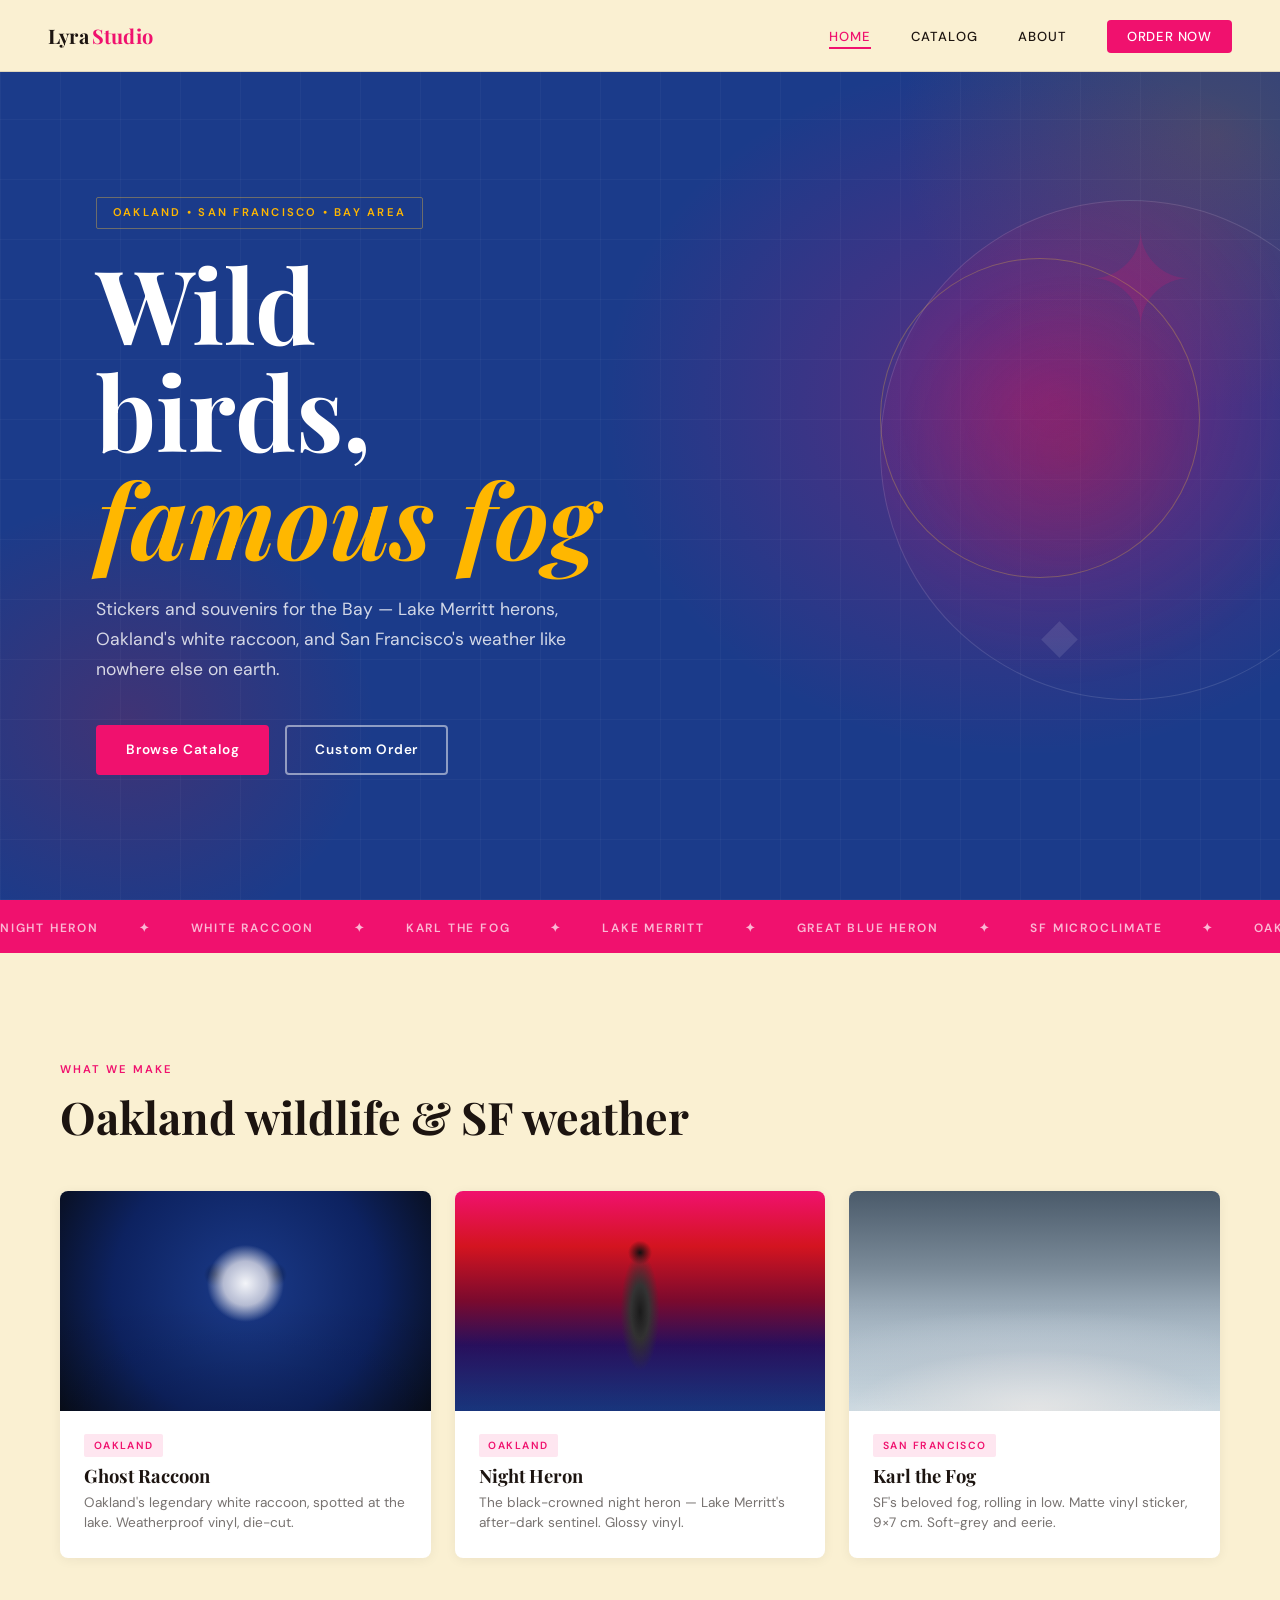
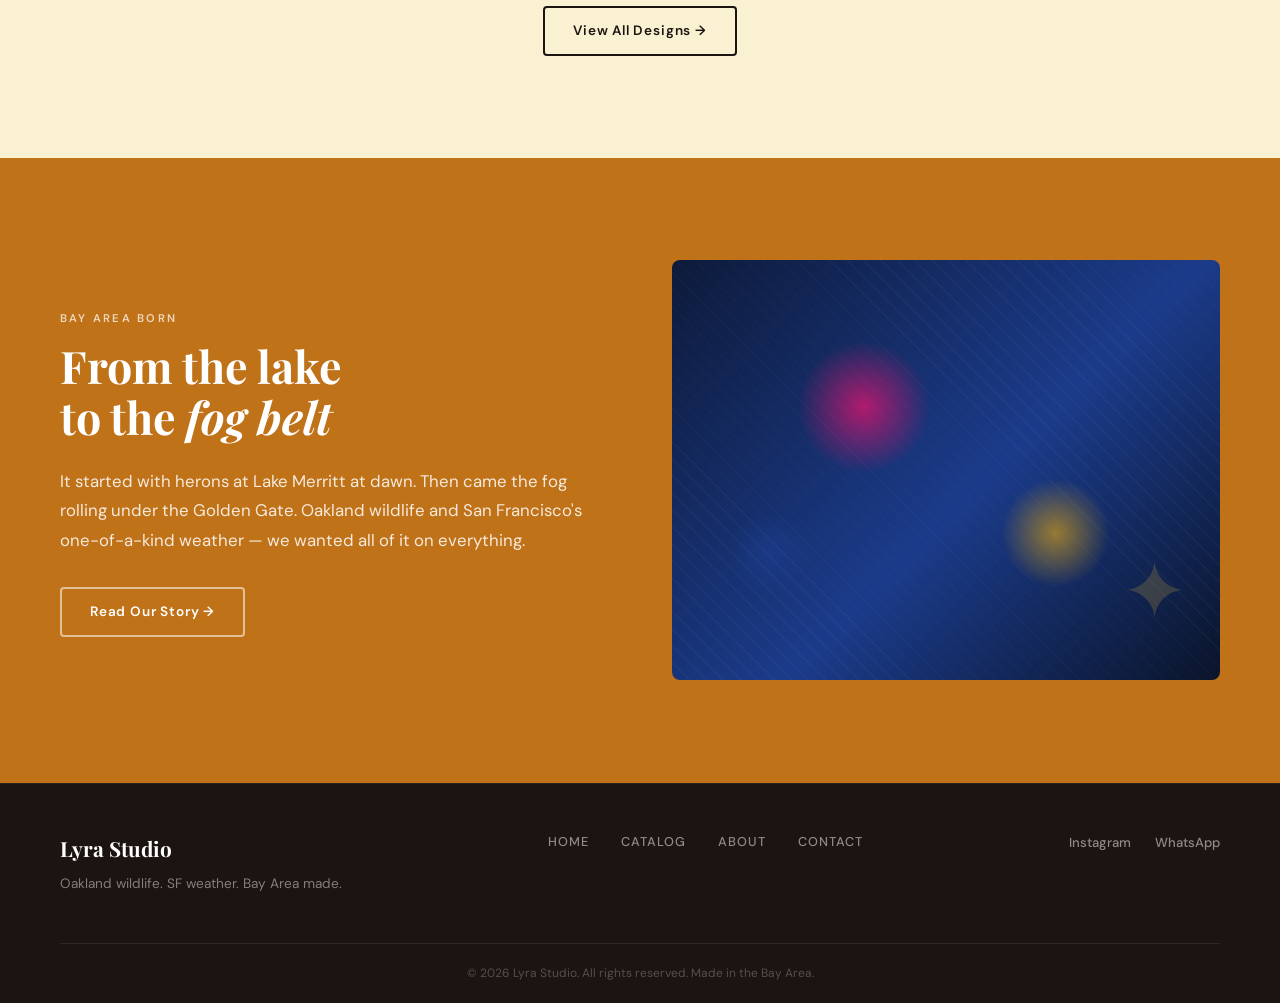
==== commit ab5297ea: "Rename to Lyra Studio, Barcelona palette, add SF weather collection - Rename brand: Cosette → Lyra S" ====
--- a/index.html
+++ b/index.html
@@ -1,10 +1,10 @@
-<!DOCTYPE html> 
+<!DOCTYPE html>  
 <html lang="en">
 <head>
   <meta charset="UTF-8">
   <meta name="viewport" content="width=device-width, initial-scale=1.0">
-  <title>Cosette — Oakland Wildlife Stickers & Souvenirs</title>
-  <meta name="description" content="Cosette makes stickers and souvenirs celebrating Oakland's wild side — the birds, creatures, and magic around Lake Merritt.">
+  <title>Lyra Studio — Oakland & SF Bay Area Stickers & Souvenirs</title>
+  <meta name="description" content="Lyra Studio makes stickers and souvenirs celebrating Bay Area wildlife and weather — Lake Merritt birds, Oakland creatures, and San Francisco fog.">
   <link rel="preconnect" href="https://fonts.googleapis.com">
   <link rel="preconnect" href="https://fonts.gstatic.com" crossorigin>
   <link href="https://fonts.googleapis.com/css2?family=Playfair+Display:ital,wght@0,400;0,700;0,900;1,400;1,700&family=Cormorant+Garamond:ital,wght@0,300;0,400;0,600;1,300;1,400&family=DM+Sans:opsz,wght@9..40,300;9..40,400;9..40,500;9..40,600&display=swap" rel="stylesheet">
@@ -14,7 +14,7 @@
 
   <!-- NAV -->
   <nav class="nav" id="nav">
-    <a href="index.html" class="nav__logo">Cosette<span>Studio</span></a>
+    <a href="index.html" class="nav__logo">Lyra<span>Studio</span></a>
     <button class="nav__toggle" id="navToggle" aria-label="Open menu" aria-expanded="false">
       <span></span><span></span><span></span>
     </button>
@@ -30,9 +30,9 @@
   <section class="hero">
     <div class="hero__bg"></div>
     <div class="hero__content">
-      <span class="hero__eyebrow">Oakland &bull; Lake Merritt &bull; Bay Area</span>
-      <h1 class="hero__title">The wild<br>side of <em>Oakland</em></h1>
-      <p class="hero__sub">Stickers and souvenirs celebrating the birds, creatures, and living magic around Lake Merritt &mdash; designed for those who love the Town.</p>
+      <span class="hero__eyebrow">Oakland &bull; San Francisco &bull; Bay Area</span>
+      <h1 class="hero__title">Wild birds,<br><em>famous fog</em></h1>
+      <p class="hero__sub">Stickers and souvenirs for the Bay — Lake Merritt herons, Oakland's white raccoon, and San Francisco's weather like nowhere else on earth.</p>
       <div class="hero__actions">
         <a href="catalog.html" class="btn btn--primary">Browse Catalog</a>
         <a href="contact.html" class="btn btn--ghost">Custom Order</a>
@@ -49,18 +49,22 @@
     <div class="marquee__track">
       <span>Night Heron</span><span>✦</span>
       <span>White Raccoon</span><span>✦</span>
+      <span>Karl the Fog</span><span>✦</span>
       <span>Lake Merritt</span><span>✦</span>
       <span>Great Blue Heron</span><span>✦</span>
+      <span>SF Microclimate</span><span>✦</span>
       <span>Oakland</span><span>✦</span>
-      <span>Pelican</span><span>✦</span>
+      <span>Golden Gate Fog</span><span>✦</span>
       <span>Snowy Egret</span><span>✦</span>
       <span>The Town</span><span>✦</span>
       <span>Night Heron</span><span>✦</span>
       <span>White Raccoon</span><span>✦</span>
+      <span>Karl the Fog</span><span>✦</span>
       <span>Lake Merritt</span><span>✦</span>
       <span>Great Blue Heron</span><span>✦</span>
+      <span>SF Microclimate</span><span>✦</span>
       <span>Oakland</span><span>✦</span>
-      <span>Pelican</span><span>✦</span>
+      <span>Golden Gate Fog</span><span>✦</span>
     </div>
   </div>
 
@@ -68,14 +72,14 @@
   <section class="section featured">
     <div class="container">
       <div class="section__header">
-        <span class="section__label">First Drop</span>
-        <h2 class="section__title">The Lake Merritt Collection</h2>
+        <span class="section__label">What we make</span>
+        <h2 class="section__title">Oakland wildlife &amp; SF weather</h2>
       </div>
       <div class="cards">
         <article class="card">
           <div class="card__image card__image--1"></div>
           <div class="card__body">
-            <span class="card__tag">Sticker</span>
+            <span class="card__tag">Oakland</span>
             <h3 class="card__title">Ghost Raccoon</h3>
             <p class="card__desc">Oakland's legendary white raccoon, spotted at the lake. Weatherproof vinyl, die-cut.</p>
           </div>
@@ -83,17 +87,17 @@
         <article class="card">
           <div class="card__image card__image--2"></div>
           <div class="card__body">
-            <span class="card__tag">Sticker</span>
+            <span class="card__tag">Oakland</span>
             <h3 class="card__title">Night Heron</h3>
             <p class="card__desc">The black-crowned night heron &mdash; Lake Merritt's after-dark sentinel. Glossy vinyl.</p>
           </div>
         </article>
         <article class="card">
-          <div class="card__image card__image--3"></div>
+          <div class="card__image card__image--10"></div>
           <div class="card__body">
-            <span class="card__tag">Postcard</span>
-            <h3 class="card__title">The Lake at Dusk</h3>
-            <p class="card__desc">Oakland skyline reflected on Lake Merritt. Textured matte finish, 10×15 cm.</p>
+            <span class="card__tag">San Francisco</span>
+            <h3 class="card__title">Karl the Fog</h3>
+            <p class="card__desc">SF's beloved fog, rolling in low. Matte vinyl sticker, 9×7 cm. Soft-grey and eerie.</p>
           </div>
         </article>
       </div>
@@ -107,9 +111,9 @@
   <section class="about-teaser">
     <div class="container about-teaser__inner">
       <div class="about-teaser__text">
-        <span class="section__label">Born in Oakland</span>
-        <h2 class="section__title">Designed at the lake,<br>stuck on <em>everything</em></h2>
-        <p>Cosette started with a sketchbook and a lot of mornings watching herons fish at Lake Merritt. Oakland's wildlife is endlessly beautiful &mdash; we wanted to put it on everything.</p>
+        <span class="section__label">Bay Area born</span>
+        <h2 class="section__title">From the lake<br>to the <em>fog belt</em></h2>
+        <p>It started with herons at Lake Merritt at dawn. Then came the fog rolling under the Golden Gate. Oakland wildlife and San Francisco's one-of-a-kind weather &mdash; we wanted all of it on everything.</p>
         <a href="about.html" class="btn btn--outline">Read Our Story &rarr;</a>
       </div>
       <div class="about-teaser__art">
@@ -124,8 +128,8 @@
   <footer class="footer">
     <div class="container footer__inner">
       <div class="footer__brand">
-        <span class="footer__logo">Cosette Studio</span>
-        <p>Oakland's wild side, on everything.</p>
+        <span class="footer__logo">Lyra Studio</span>
+        <p>Oakland wildlife. SF weather. Bay Area made.</p>
       </div>
       <nav class="footer__nav" aria-label="Footer navigation">
         <a href="index.html">Home</a>
@@ -139,7 +143,7 @@
       </div>
     </div>
     <div class="footer__bottom">
-      <p>&copy; 2026 Cosette Studio. All rights reserved. Made in Oakland.</p>
+      <p>&copy; 2026 Lyra Studio. All rights reserved. Made in the Bay Area.</p>
     </div>
   </footer>
 
--- a/css/styles.css
+++ b/css/styles.css
@@ -1,14 +1,15 @@
 /* =========================================
-   COSETTE — Main Stylesheet
+   LYRA STUDIO — Main Stylesheet
    ========================================= */
 
 /* --- Variables --- */
 :root {
-  --cream:       #F8F2E1;
-  --terracotta:  #F0116E;  /* hot pink */
-  --cobalt:      #1B3B8A;
-  --gold:        #E8B93E;
+  --cream:       #FAF0D2;  /* warm butter — Barcelona wall light */
+  --terracotta:  #F0116E;  /* hot pink / bougainvillea */
+  --cobalt:      #1B3B8A;  /* Barcelona shutter blue */
+  --gold:        #FFB700;  /* electric saffron */
   --rouge:       #D41420;  /* vivid red */
+  --amber:       #C07218;  /* warm ochre — Mediterranean sunlight */
   --sage:        #5A6B2F;
   --charcoal:    #1C1410;
   --white:       #FFFFFF;
@@ -243,8 +244,9 @@
   position: absolute;
   inset: 0;
   background:
-    radial-gradient(ellipse 60% 70% at 75% 50%, rgba(240, 17, 110, 0.28) 0%, transparent 60%),
-    radial-gradient(ellipse 40% 50% at 10% 80%, rgba(212, 20, 32, 0.22) 0%, transparent 55%);
+    radial-gradient(ellipse 55% 65% at 80% 45%, rgba(240, 17, 110, 0.3) 0%, transparent 60%),
+    radial-gradient(ellipse 35% 45% at 10% 80%, rgba(212, 20, 32, 0.2) 0%, transparent 55%),
+    radial-gradient(ellipse 45% 55% at 95% 15%, rgba(192, 114, 24, 0.25) 0%, transparent 55%);
 }
 
 /* Decorative tile grid texture */
@@ -489,6 +491,41 @@
     linear-gradient(180deg, #1B3B8A 0%, #1e3f80 40%, #87CEEB 65%, #b0d8ea 100%);
 }
 
+/* SF Weather Cards */
+/* card--10: Karl the Fog — mist rolling in */
+.card__image--10 {
+  background:
+    radial-gradient(ellipse 90% 50% at 50% 100%, rgba(255,255,255,0.92) 0%, transparent 55%),
+    radial-gradient(ellipse 100% 40% at 50% 80%, rgba(200,210,220,0.85) 0%, transparent 65%),
+    linear-gradient(180deg, #4a5a6a 0%, #7a8a98 35%, #a8b8c5 60%, #ccdde8 85%, #e5f2fa 100%);
+}
+/* card--11: Golden Gate through the fog */
+.card__image--11 {
+  background:
+    radial-gradient(ellipse 12px 55px at 36% 52%, #C85B35 0%, #a84520 25%, transparent 55%),
+    radial-gradient(ellipse 12px 55px at 64% 52%, #C85B35 0%, #a84520 25%, transparent 55%),
+    radial-gradient(ellipse 60px 18px at 50% 52%, #8a3a14 0%, transparent 70%),
+    radial-gradient(ellipse 100% 50% at 50% 100%, rgba(255,255,255,0.9) 0%, transparent 55%),
+    linear-gradient(180deg, #6a7a88 0%, #9aaab5 35%, #c5d5e0 60%, #e0eff5 85%, #fff 100%);
+}
+/* card--12: SF Microclimate map — colorful neighborhood blocks */
+.card__image--12 {
+  background:
+    radial-gradient(circle 28px at 25% 45%, rgba(27,59,138,0.75) 0%, transparent 60%),
+    radial-gradient(circle 22px at 55% 35%, rgba(240,17,110,0.65) 0%, transparent 60%),
+    radial-gradient(circle 26px at 73% 58%, rgba(90,107,47,0.7) 0%, transparent 60%),
+    radial-gradient(circle 20px at 40% 68%, rgba(255,183,0,0.7) 0%, transparent 60%),
+    radial-gradient(circle 18px at 65% 78%, rgba(212,20,32,0.6) 0%, transparent 60%),
+    linear-gradient(155deg, #2a1a60 0%, #1B3B8A 55%, #3a5298 100%);
+}
+/* card--13: Cold Summer — ironic, sunny but cold */
+.card__image--13 {
+  background:
+    radial-gradient(circle 65px at 50% 32%, rgba(255,255,255,0.88) 0%, rgba(255,230,80,0.4) 45%, transparent 62%),
+    radial-gradient(ellipse 100% 40% at 50% 100%, rgba(200,215,228,0.9) 0%, transparent 55%),
+    linear-gradient(180deg, #87CEEB 0%, #5a8ab0 30%, #7aa0b8 55%, #b0c8d8 75%, #d0e5f2 100%);
+}
+
 .card__image::after {
   content: '';
   position: absolute;
@@ -529,7 +566,7 @@
    ABOUT TEASER (home)
    ========================================= */
 .about-teaser {
-  background: var(--charcoal);
+  background: var(--amber);
   padding-block: clamp(4rem, 8vw, 7rem);
   color: var(--white);
 }
@@ -541,12 +578,12 @@
   align-items: center;
 }
 
-.about-teaser .section__label { color: var(--gold); }
+.about-teaser .section__label { color: rgba(255,255,255,0.72); letter-spacing: 0.2em; }
 
 .about-teaser .section__title { color: var(--white); }
 
 .about-teaser p {
-  color: rgba(255,255,255,0.7);
+  color: rgba(255,255,255,0.85);
   margin-bottom: 2rem;
   font-size: 1.05rem;
   line-height: 1.75;
@@ -554,12 +591,13 @@
 
 .about-teaser .btn--outline {
   color: var(--white);
-  border-color: rgba(255,255,255,0.4);
+  border-color: rgba(255,255,255,0.55);
 }
 .about-teaser .btn--outline:hover {
-  background: var(--white);
-  color: var(--charcoal);
+  background: rgba(255,255,255,0.15);
   border-color: var(--white);
+  color: var(--white);
+  transform: translateY(-2px);
 }
 
 .art-block {
@@ -572,10 +610,10 @@
   inset: 0;
   border-radius: 8px;
   background:
-    radial-gradient(circle 100px at 35% 35%, rgba(240, 17, 110, 0.55) 0%, transparent 65%),
-    radial-gradient(circle 80px at 70% 65%, rgba(212, 20, 32, 0.5) 0%, transparent 65%),
-    radial-gradient(circle 60px at 20% 70%, rgba(27, 59, 138, 0.7) 0%, transparent 65%),
-    linear-gradient(135deg, #12103a 0%, #1a1040 50%, #0d1a3a 100%);
+    radial-gradient(circle 110px at 35% 35%, rgba(240, 17, 110, 0.7) 0%, transparent 60%),
+    radial-gradient(circle 90px at 70% 65%, rgba(255, 183, 0, 0.55) 0%, transparent 60%),
+    radial-gradient(circle 70px at 18% 70%, rgba(27, 59, 138, 0.8) 0%, transparent 60%),
+    linear-gradient(135deg, #0d1a3a 0%, #1B3B8A 55%, #0a142a 100%);
   overflow: hidden;
 }
 
@@ -859,7 +897,7 @@
   background:
     radial-gradient(circle 120px at 40% 35%, rgba(232, 185, 62, 0.5) 0%, transparent 65%),
     radial-gradient(circle 80px at 75% 70%, rgba(200, 91, 53, 0.4) 0%, transparent 65%),
-    linear-gradient(135deg, #F0116E 0%, #E8B93E 40%, #1B3B8A 100%);
+    linear-gradient(135deg, #F0116E 0%, #FFB700 40%, #1B3B8A 100%);
 }
 .about-art__accent {
   position: absolute;
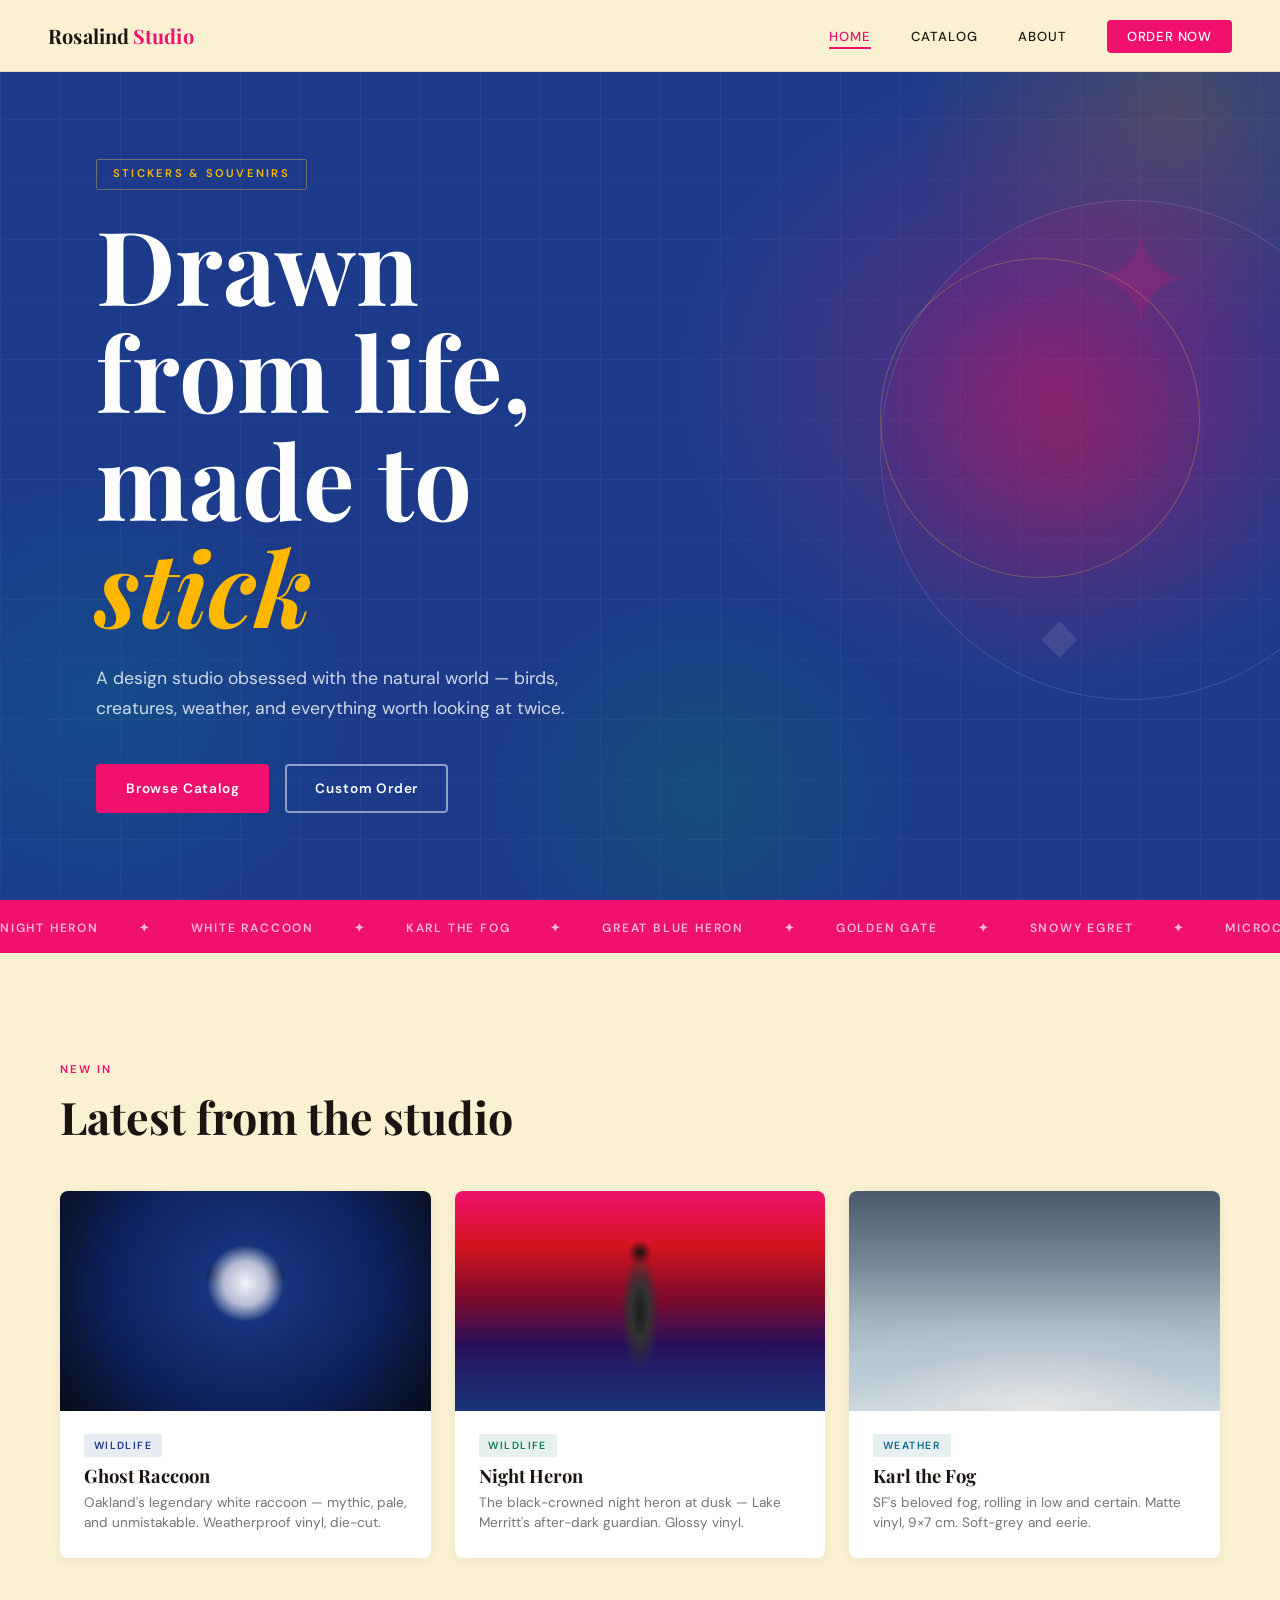
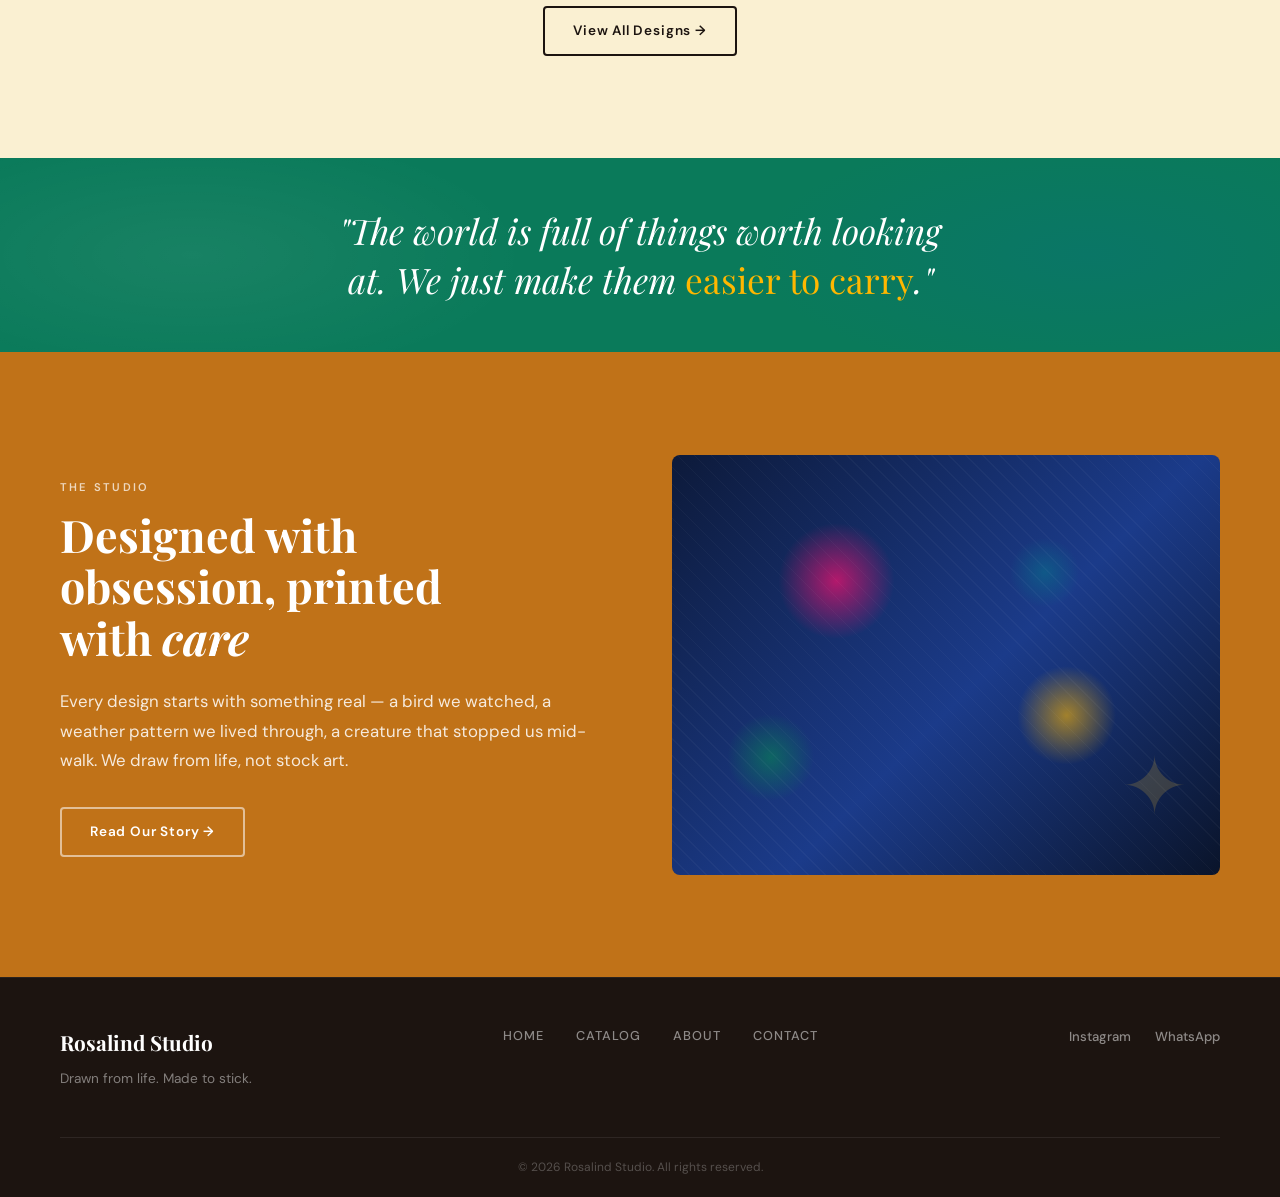
==== commit 06f18f81: "Rosalind Studio: Barcelona multi-color palette, de-locate brand Name: Lyra → Rosalind (As You Like I" ====
--- a/index.html
+++ b/index.html
@@ -1,10 +1,10 @@
-<!DOCTYPE html>  
+<!DOCTYPE html>
 <html lang="en">
 <head>
   <meta charset="UTF-8">
   <meta name="viewport" content="width=device-width, initial-scale=1.0">
-  <title>Lyra Studio — Oakland & SF Bay Area Stickers & Souvenirs</title>
-  <meta name="description" content="Lyra Studio makes stickers and souvenirs celebrating Bay Area wildlife and weather — Lake Merritt birds, Oakland creatures, and San Francisco fog.">
+  <title>Rosalind Studio — Stickers & Souvenirs</title>
+  <meta name="description" content="Rosalind Studio — a design studio making stickers and souvenirs drawn from the natural world. Wildlife, weather, and the things worth looking at.">
   <link rel="preconnect" href="https://fonts.googleapis.com">
   <link rel="preconnect" href="https://fonts.gstatic.com" crossorigin>
   <link href="https://fonts.googleapis.com/css2?family=Playfair+Display:ital,wght@0,400;0,700;0,900;1,400;1,700&family=Cormorant+Garamond:ital,wght@0,300;0,400;0,600;1,300;1,400&family=DM+Sans:opsz,wght@9..40,300;9..40,400;9..40,500;9..40,600&display=swap" rel="stylesheet">
@@ -14,7 +14,7 @@
 
   <!-- NAV -->
   <nav class="nav" id="nav">
-    <a href="index.html" class="nav__logo">Lyra<span>Studio</span></a>
+    <a href="index.html" class="nav__logo">Rosalind<span>Studio</span></a>
     <button class="nav__toggle" id="navToggle" aria-label="Open menu" aria-expanded="false">
       <span></span><span></span><span></span>
     </button>
@@ -30,9 +30,9 @@
   <section class="hero">
     <div class="hero__bg"></div>
     <div class="hero__content">
-      <span class="hero__eyebrow">Oakland &bull; San Francisco &bull; Bay Area</span>
-      <h1 class="hero__title">Wild birds,<br><em>famous fog</em></h1>
-      <p class="hero__sub">Stickers and souvenirs for the Bay — Lake Merritt herons, Oakland's white raccoon, and San Francisco's weather like nowhere else on earth.</p>
+      <span class="hero__eyebrow">Stickers &amp; Souvenirs</span>
+      <h1 class="hero__title">Drawn from life,<br>made to <em>stick</em></h1>
+      <p class="hero__sub">A design studio obsessed with the natural world — birds, creatures, weather, and everything worth looking at twice.</p>
       <div class="hero__actions">
         <a href="catalog.html" class="btn btn--primary">Browse Catalog</a>
         <a href="contact.html" class="btn btn--ghost">Custom Order</a>
@@ -50,21 +50,21 @@
       <span>Night Heron</span><span>✦</span>
       <span>White Raccoon</span><span>✦</span>
       <span>Karl the Fog</span><span>✦</span>
-      <span>Lake Merritt</span><span>✦</span>
       <span>Great Blue Heron</span><span>✦</span>
-      <span>SF Microclimate</span><span>✦</span>
-      <span>Oakland</span><span>✦</span>
-      <span>Golden Gate Fog</span><span>✦</span>
+      <span>Golden Gate</span><span>✦</span>
       <span>Snowy Egret</span><span>✦</span>
-      <span>The Town</span><span>✦</span>
+      <span>Microclimate</span><span>✦</span>
+      <span>Pelican</span><span>✦</span>
+      <span>Cormorant</span><span>✦</span>
+      <span>Cold Summer</span><span>✦</span>
       <span>Night Heron</span><span>✦</span>
       <span>White Raccoon</span><span>✦</span>
       <span>Karl the Fog</span><span>✦</span>
-      <span>Lake Merritt</span><span>✦</span>
       <span>Great Blue Heron</span><span>✦</span>
-      <span>SF Microclimate</span><span>✦</span>
-      <span>Oakland</span><span>✦</span>
-      <span>Golden Gate Fog</span><span>✦</span>
+      <span>Golden Gate</span><span>✦</span>
+      <span>Snowy Egret</span><span>✦</span>
+      <span>Microclimate</span><span>✦</span>
+      <span>Pelican</span><span>✦</span>
     </div>
   </div>
 
@@ -72,32 +72,32 @@
   <section class="section featured">
     <div class="container">
       <div class="section__header">
-        <span class="section__label">What we make</span>
-        <h2 class="section__title">Oakland wildlife &amp; SF weather</h2>
+        <span class="section__label">New in</span>
+        <h2 class="section__title">Latest from the studio</h2>
       </div>
       <div class="cards">
         <article class="card">
           <div class="card__image card__image--1"></div>
           <div class="card__body">
-            <span class="card__tag">Oakland</span>
+            <span class="card__tag tag--cobalt">Wildlife</span>
             <h3 class="card__title">Ghost Raccoon</h3>
-            <p class="card__desc">Oakland's legendary white raccoon, spotted at the lake. Weatherproof vinyl, die-cut.</p>
+            <p class="card__desc">Oakland's legendary white raccoon — mythic, pale, and unmistakable. Weatherproof vinyl, die-cut.</p>
           </div>
         </article>
         <article class="card">
           <div class="card__image card__image--2"></div>
           <div class="card__body">
-            <span class="card__tag">Oakland</span>
+            <span class="card__tag tag--emerald">Wildlife</span>
             <h3 class="card__title">Night Heron</h3>
-            <p class="card__desc">The black-crowned night heron &mdash; Lake Merritt's after-dark sentinel. Glossy vinyl.</p>
+            <p class="card__desc">The black-crowned night heron at dusk — Lake Merritt's after-dark guardian. Glossy vinyl.</p>
           </div>
         </article>
         <article class="card">
           <div class="card__image card__image--10"></div>
           <div class="card__body">
-            <span class="card__tag">San Francisco</span>
+            <span class="card__tag tag--teal">Weather</span>
             <h3 class="card__title">Karl the Fog</h3>
-            <p class="card__desc">SF's beloved fog, rolling in low. Matte vinyl sticker, 9×7 cm. Soft-grey and eerie.</p>
+            <p class="card__desc">SF's beloved fog, rolling in low and certain. Matte vinyl, 9×7 cm. Soft-grey and eerie.</p>
           </div>
         </article>
       </div>
@@ -107,13 +107,18 @@
     </div>
   </section>
 
+  <!-- EMERALD STUDIO BAND -->
+  <div class="studio-band">
+    <p class="studio-band__quote">"The world is full of things worth looking at. We just make them <em>easier to carry</em>."</p>
+  </div>
+
   <!-- ABOUT TEASER -->
   <section class="about-teaser">
     <div class="container about-teaser__inner">
       <div class="about-teaser__text">
-        <span class="section__label">Bay Area born</span>
-        <h2 class="section__title">From the lake<br>to the <em>fog belt</em></h2>
-        <p>It started with herons at Lake Merritt at dawn. Then came the fog rolling under the Golden Gate. Oakland wildlife and San Francisco's one-of-a-kind weather &mdash; we wanted all of it on everything.</p>
+        <span class="section__label">The studio</span>
+        <h2 class="section__title">Designed with<br>obsession, printed<br>with <em>care</em></h2>
+        <p>Every design starts with something real — a bird we watched, a weather pattern we lived through, a creature that stopped us mid-walk. We draw from life, not stock art.</p>
         <a href="about.html" class="btn btn--outline">Read Our Story &rarr;</a>
       </div>
       <div class="about-teaser__art">
@@ -128,8 +133,8 @@
   <footer class="footer">
     <div class="container footer__inner">
       <div class="footer__brand">
-        <span class="footer__logo">Lyra Studio</span>
-        <p>Oakland wildlife. SF weather. Bay Area made.</p>
+        <span class="footer__logo">Rosalind Studio</span>
+        <p>Drawn from life. Made to stick.</p>
       </div>
       <nav class="footer__nav" aria-label="Footer navigation">
         <a href="index.html">Home</a>
@@ -143,7 +148,7 @@
       </div>
     </div>
     <div class="footer__bottom">
-      <p>&copy; 2026 Lyra Studio. All rights reserved. Made in the Bay Area.</p>
+      <p>&copy; 2026 Rosalind Studio. All rights reserved.</p>
     </div>
   </footer>
 
--- a/css/styles.css
+++ b/css/styles.css
@@ -1,15 +1,18 @@
 /* =========================================
-   LYRA STUDIO — Main Stylesheet
+   ROSALIND STUDIO — Main Stylesheet
    ========================================= */
 
 /* --- Variables --- */
 :root {
   --cream:       #FAF0D2;  /* warm butter — Barcelona wall light */
-  --terracotta:  #F0116E;  /* hot pink / bougainvillea */
+  --pink:        #F0116E;  /* hot pink / bougainvillea */
+  --terracotta:  #F0116E;  /* alias kept for button compatibility */
   --cobalt:      #1B3B8A;  /* Barcelona shutter blue */
   --gold:        #FFB700;  /* electric saffron */
   --rouge:       #D41420;  /* vivid red */
   --amber:       #C07218;  /* warm ochre — Mediterranean sunlight */
+  --emerald:     #0A7A5A;  /* deep forest green */
+  --teal:        #0A6A8A;  /* bay blue-green */
   --sage:        #5A6B2F;
   --charcoal:    #1C1410;
   --white:       #FFFFFF;
@@ -135,6 +138,25 @@
   transform: translateY(-2px);
   box-shadow: 0 8px 24px rgba(27, 59, 138, 0.3);
 }
+
+.btn--emerald {
+  background: var(--emerald);
+  color: var(--white);
+  border: 2px solid var(--emerald);
+}
+.btn--emerald:hover {
+  background: #086048;
+  border-color: #086048;
+  transform: translateY(-2px);
+  box-shadow: 0 8px 24px rgba(10, 122, 90, 0.32);
+}
+
+/* --- Colored tag variants --- */
+.tag--cobalt  { color: var(--cobalt)  !important; background: rgba(27, 59, 138, 0.1)  !important; }
+.tag--emerald { color: var(--emerald) !important; background: rgba(10, 122, 90, 0.1)  !important; }
+.tag--teal    { color: var(--teal)    !important; background: rgba(10, 106, 138, 0.1) !important; }
+.tag--amber   { color: var(--amber)   !important; background: rgba(192, 114, 24, 0.12)!important; }
+.tag--rouge   { color: var(--rouge)   !important; background: rgba(212, 20, 32, 0.1)  !important; }
 
 /* =========================================
    NAVIGATION
@@ -244,9 +266,10 @@
   position: absolute;
   inset: 0;
   background:
-    radial-gradient(ellipse 55% 65% at 80% 45%, rgba(240, 17, 110, 0.3) 0%, transparent 60%),
-    radial-gradient(ellipse 35% 45% at 10% 80%, rgba(212, 20, 32, 0.2) 0%, transparent 55%),
-    radial-gradient(ellipse 45% 55% at 95% 15%, rgba(192, 114, 24, 0.25) 0%, transparent 55%);
+    radial-gradient(ellipse 50% 60% at 82% 42%, rgba(240, 17, 110, 0.32) 0%, transparent 58%),
+    radial-gradient(ellipse 35% 45% at 8%  78%, rgba(10, 106, 138, 0.35) 0%, transparent 55%),
+    radial-gradient(ellipse 40% 50% at 92% 12%, rgba(192, 114, 24, 0.28) 0%, transparent 52%),
+    radial-gradient(ellipse 30% 40% at 55% 88%, rgba(10, 122, 90, 0.3)  0%, transparent 55%);
 }
 
 /* Decorative tile grid texture */
@@ -449,46 +472,51 @@
   background:
     linear-gradient(180deg, #1B3B8A 0%, #2a5298 35%, #4a9eda 55%, rgba(74,158,218,0.7) 60%, #3a7a9a 65%, #1B3B8A 100%);
 }
-/* card--4: Great Blue Heron (blue-grey silhouette) */
+/* card--4: Great Blue Heron (dawn water mist) */
 .card__image--4 {
   background:
-    radial-gradient(ellipse 18px 60px at 50% 55%, #4a6080 0%, #3a5070 30%, transparent 65%),
-    radial-gradient(ellipse 12px 12px at 50% 30%, #3a5070 0%, transparent 80%),
-    linear-gradient(180deg, #87CEEB 0%, #b0d8ea 40%, #d4eaf5 60%, #e8f4fa 100%);
-}
-/* card--5: Pelican (white bird on pink/sunset) */
+    radial-gradient(ellipse 18px 65px at 50% 55%, #3a5070 0%, #2a3d58 30%, transparent 62%),
+    radial-gradient(ellipse 12px 14px at 50% 29%, #2a3d58 0%, transparent 80%),
+    radial-gradient(ellipse 120% 40% at 50% 100%, rgba(10,106,138,0.6) 0%, transparent 60%),
+    linear-gradient(180deg, #b8d8e8 0%, #7ab8d4 35%, #4a9eba 55%, #0A6A8A 85%, #07516a 100%);
+}
+/* card--5: Pelican (pink/gold Bay Area sunset) */
 .card__image--5 {
   background:
-    radial-gradient(ellipse 50px 40px at 50% 45%, rgba(255,255,255,0.95) 0%, rgba(240,240,255,0.6) 60%, transparent 80%),
-    linear-gradient(160deg, #F0116E 0%, #E8B93E 45%, #D41420 100%);
-}
-/* card--6: Snowy Egret (white on green marsh) */
+    radial-gradient(ellipse 55px 45px at 50% 40%, rgba(255,255,255,0.95) 0%, rgba(255,240,220,0.5) 60%, transparent 78%),
+    radial-gradient(ellipse 80% 30% at 50% 100%, rgba(212,20,32,0.4) 0%, transparent 60%),
+    linear-gradient(160deg, #F0116E 0%, #FFB700 42%, #D41420 100%);
+}
+/* card--6: Snowy Egret (vivid marsh greens) */
 .card__image--6 {
   background:
-    radial-gradient(ellipse 25px 70px at 50% 50%, rgba(255,255,255,0.9) 0%, rgba(255,255,255,0.6) 40%, transparent 70%),
-    linear-gradient(180deg, #87CEEB 0%, #a8d8b0 35%, #5A6B2F 65%, #3d4f22 100%);
-}
-/* card--7: American Coot (dark bird, blue water) */
+    radial-gradient(ellipse 22px 72px at 50% 48%, rgba(255,255,255,0.92) 0%, rgba(255,255,255,0.55) 42%, transparent 68%),
+    radial-gradient(ellipse 80% 35% at 50% 100%, rgba(10,122,90,0.7) 0%, transparent 60%),
+    linear-gradient(180deg, #87CEEB 0%, #60b09a 30%, #0A7A5A 58%, #075c42 80%, #053d2c 100%);
+}
+/* card--7: American Coot (teal-blue water pop) */
 .card__image--7 {
   background:
-    radial-gradient(circle 30px at 50% 50%, #1a1a2a 0%, #2a2a3a 40%, transparent 70%),
-    radial-gradient(circle 10px at 50% 38%, rgba(255,255,255,0.9) 0%, transparent 80%),
-    linear-gradient(180deg, #1B3B8A 0%, #2a5298 40%, #4a9eda 70%, #87CEEB 100%);
-}
-/* card--8: Cormorant (dark bird, wings spread) */
+    radial-gradient(circle 32px at 50% 48%, #111 0%, #222 42%, transparent 68%),
+    radial-gradient(circle 10px at 50% 34%, rgba(255,255,255,0.92) 0%, transparent 80%),
+    radial-gradient(ellipse 100% 40% at 50% 100%, rgba(10,122,90,0.5) 0%, transparent 55%),
+    linear-gradient(180deg, #0A6A8A 0%, #1580a8 32%, #35a0c8 58%, #70c8e0 80%, #a8e0f0 100%);
+}
+/* card--8: Cormorant (wings spread, sunset drama) */
 .card__image--8 {
   background:
-    radial-gradient(ellipse 60px 40px at 50% 45%, #111 0%, #222 40%, transparent 70%),
-    radial-gradient(ellipse 90px 25px at 35% 50%, #1a1a1a 0%, transparent 70%),
-    radial-gradient(ellipse 90px 25px at 65% 50%, #1a1a1a 0%, transparent 70%),
-    linear-gradient(180deg, #F0116E 0%, #D41420 30%, #7a1a20 55%, #1B3B8A 100%);
-}
-/* card--9: Grebe (checkered/spotted pattern) */
+    radial-gradient(ellipse 62px 42px at 50% 44%, #0d0d14 0%, #1a1a28 42%, transparent 68%),
+    radial-gradient(ellipse 92px 26px at 34% 50%, #111118 0%, transparent 68%),
+    radial-gradient(ellipse 92px 26px at 66% 50%, #111118 0%, transparent 68%),
+    linear-gradient(180deg, #F0116E 0%, #D41420 28%, #6a1018 52%, #1B3B8A 78%, #0d2260 100%);
+}
+/* card--9: Pied-billed Grebe (lake still water) */
 .card__image--9 {
   background:
-    radial-gradient(circle 25px at 50% 42%, rgba(255,255,255,0.85) 0%, transparent 70%),
-    radial-gradient(circle 35px at 50% 55%, #3a2a18 0%, transparent 70%),
-    linear-gradient(180deg, #1B3B8A 0%, #1e3f80 40%, #87CEEB 65%, #b0d8ea 100%);
+    radial-gradient(circle 26px at 50% 40%, rgba(255,255,255,0.88) 0%, transparent 68%),
+    radial-gradient(circle 36px at 50% 53%, #2a1e14 0%, transparent 68%),
+    radial-gradient(ellipse 100% 35% at 50% 100%, rgba(10,106,138,0.5) 0%, transparent 55%),
+    linear-gradient(180deg, #1B3B8A 0%, #1a4a8a 35%, #2a6aaa 55%, #50a0c8 75%, #90d0e8 100%);
 }
 
 /* SF Weather Cards */
@@ -610,9 +638,10 @@
   inset: 0;
   border-radius: 8px;
   background:
-    radial-gradient(circle 110px at 35% 35%, rgba(240, 17, 110, 0.7) 0%, transparent 60%),
-    radial-gradient(circle 90px at 70% 65%, rgba(255, 183, 0, 0.55) 0%, transparent 60%),
-    radial-gradient(circle 70px at 18% 70%, rgba(27, 59, 138, 0.8) 0%, transparent 60%),
+    radial-gradient(circle 100px at 30% 30%, rgba(240, 17, 110, 0.72) 0%, transparent 58%),
+    radial-gradient(circle 85px  at 72% 62%, rgba(255, 183, 0, 0.6)   0%, transparent 58%),
+    radial-gradient(circle 75px  at 18% 72%, rgba(10, 122, 90, 0.7)   0%, transparent 58%),
+    radial-gradient(circle 60px  at 68% 28%, rgba(10, 106, 138, 0.65) 0%, transparent 58%),
     linear-gradient(135deg, #0d1a3a 0%, #1B3B8A 55%, #0a142a 100%);
   overflow: hidden;
 }
@@ -940,9 +969,50 @@
   background: rgba(255,255,255,0.06);
   border-radius: 8px;
   border: 1px solid rgba(255,255,255,0.1);
-  transition: background var(--transition);
+  border-top: 3px solid rgba(255,255,255,0.15);
+  transition: background var(--transition), border-top-color var(--transition);
 }
 .value-card:hover { background: rgba(255,255,255,0.1); }
+.value-card:nth-child(1) { border-top-color: var(--pink); }
+.value-card:nth-child(1):hover { border-top-color: var(--pink); }
+.value-card:nth-child(2) { border-top-color: var(--gold); }
+.value-card:nth-child(2):hover { border-top-color: var(--gold); }
+.value-card:nth-child(3) { border-top-color: #3de8b8; }  /* bright mint */
+.value-card:nth-child(3):hover { border-top-color: #3de8b8; }
+.value-card:nth-child(4) { border-top-color: var(--teal); }
+.value-card:nth-child(4):hover { border-top-color: var(--teal); }
+
+/* --- Emerald studio band --- */
+.studio-band {
+  background: var(--emerald);
+  padding: 3rem 0;
+  text-align: center;
+  overflow: hidden;
+  position: relative;
+}
+.studio-band::before {
+  content: '';
+  position: absolute;
+  inset: 0;
+  background:
+    radial-gradient(ellipse 40% 100% at 15% 50%, rgba(255,255,255,0.06) 0%, transparent 65%),
+    radial-gradient(ellipse 40% 100% at 85% 50%, rgba(10,106,138,0.25) 0%, transparent 65%);
+}
+.studio-band__quote {
+  position: relative;
+  font-family: var(--font-display);
+  font-style: italic;
+  font-size: clamp(1.4rem, 3vw, 2.2rem);
+  color: var(--white);
+  max-width: 680px;
+  margin-inline: auto;
+  padding-inline: 2rem;
+  line-height: 1.4;
+}
+.studio-band__quote em {
+  color: var(--gold);
+  font-style: normal;
+}
 
 .value-card__icon {
   font-size: 2rem;
